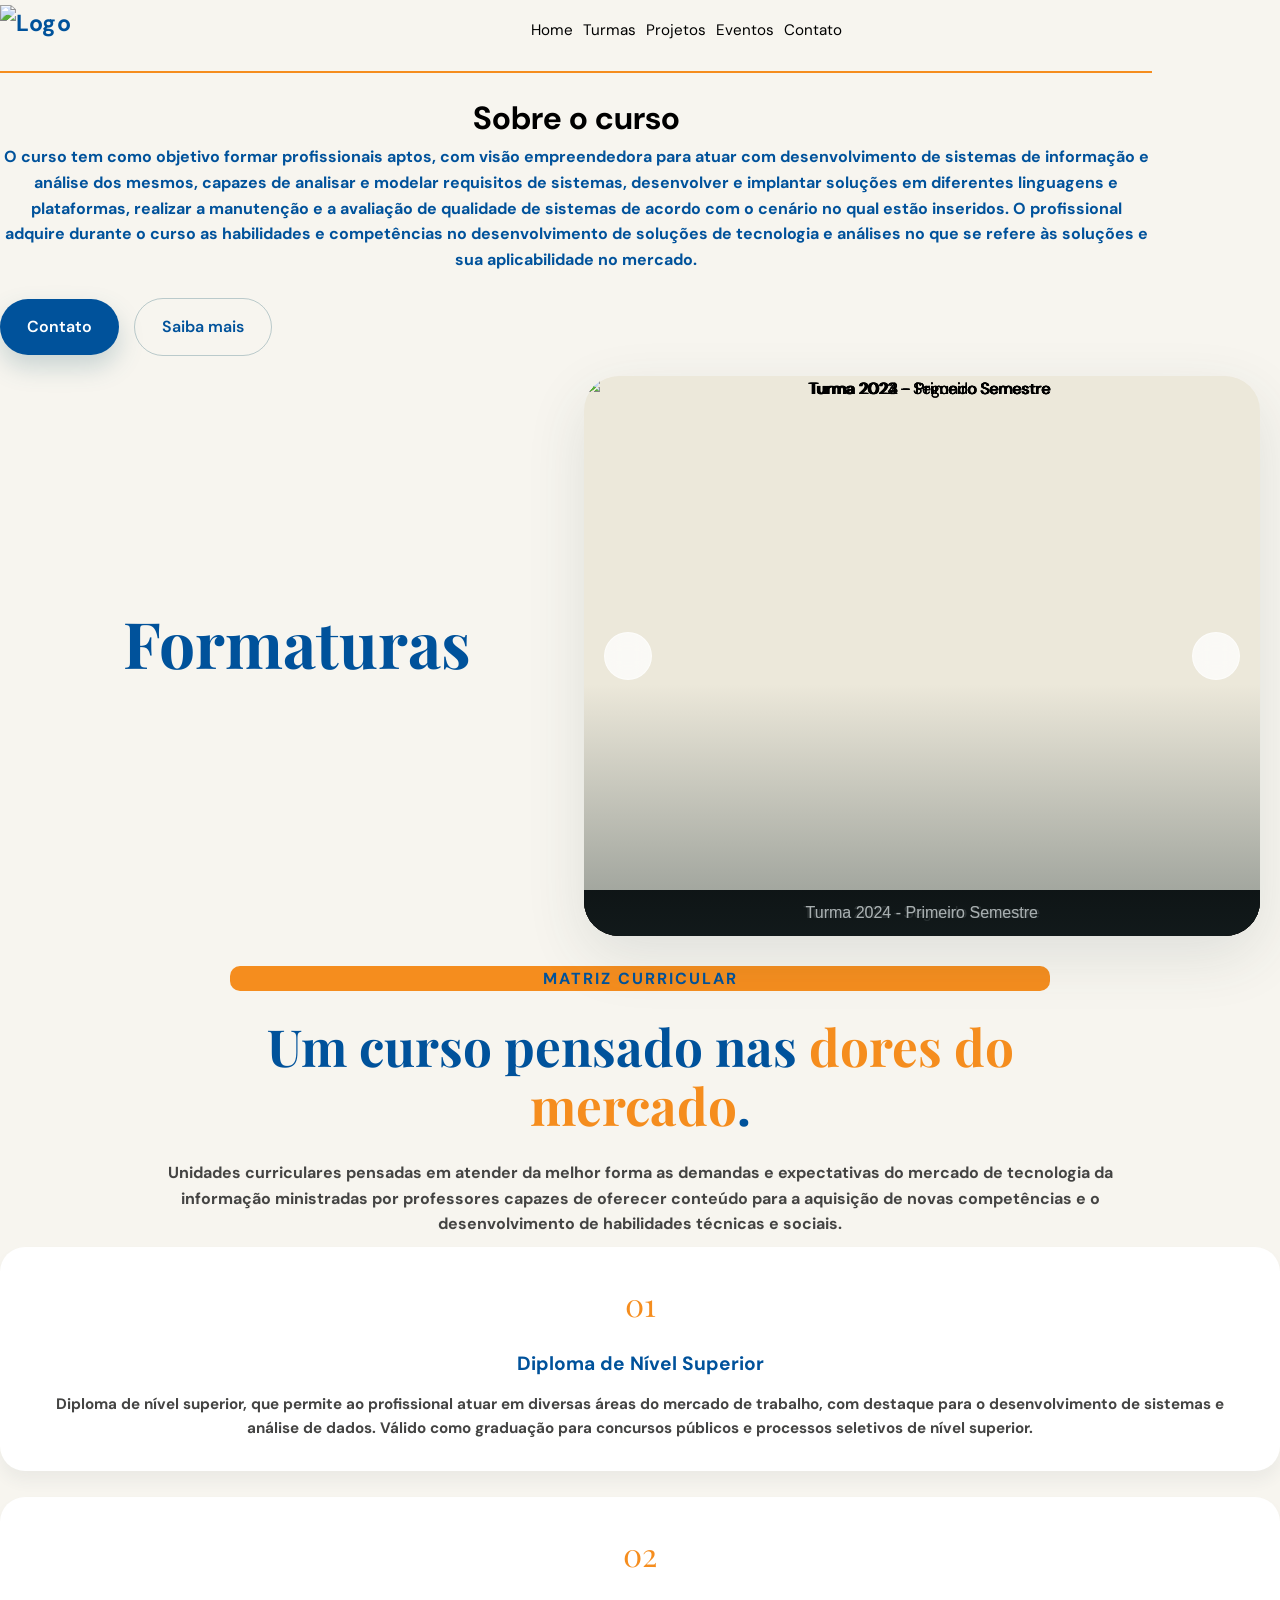
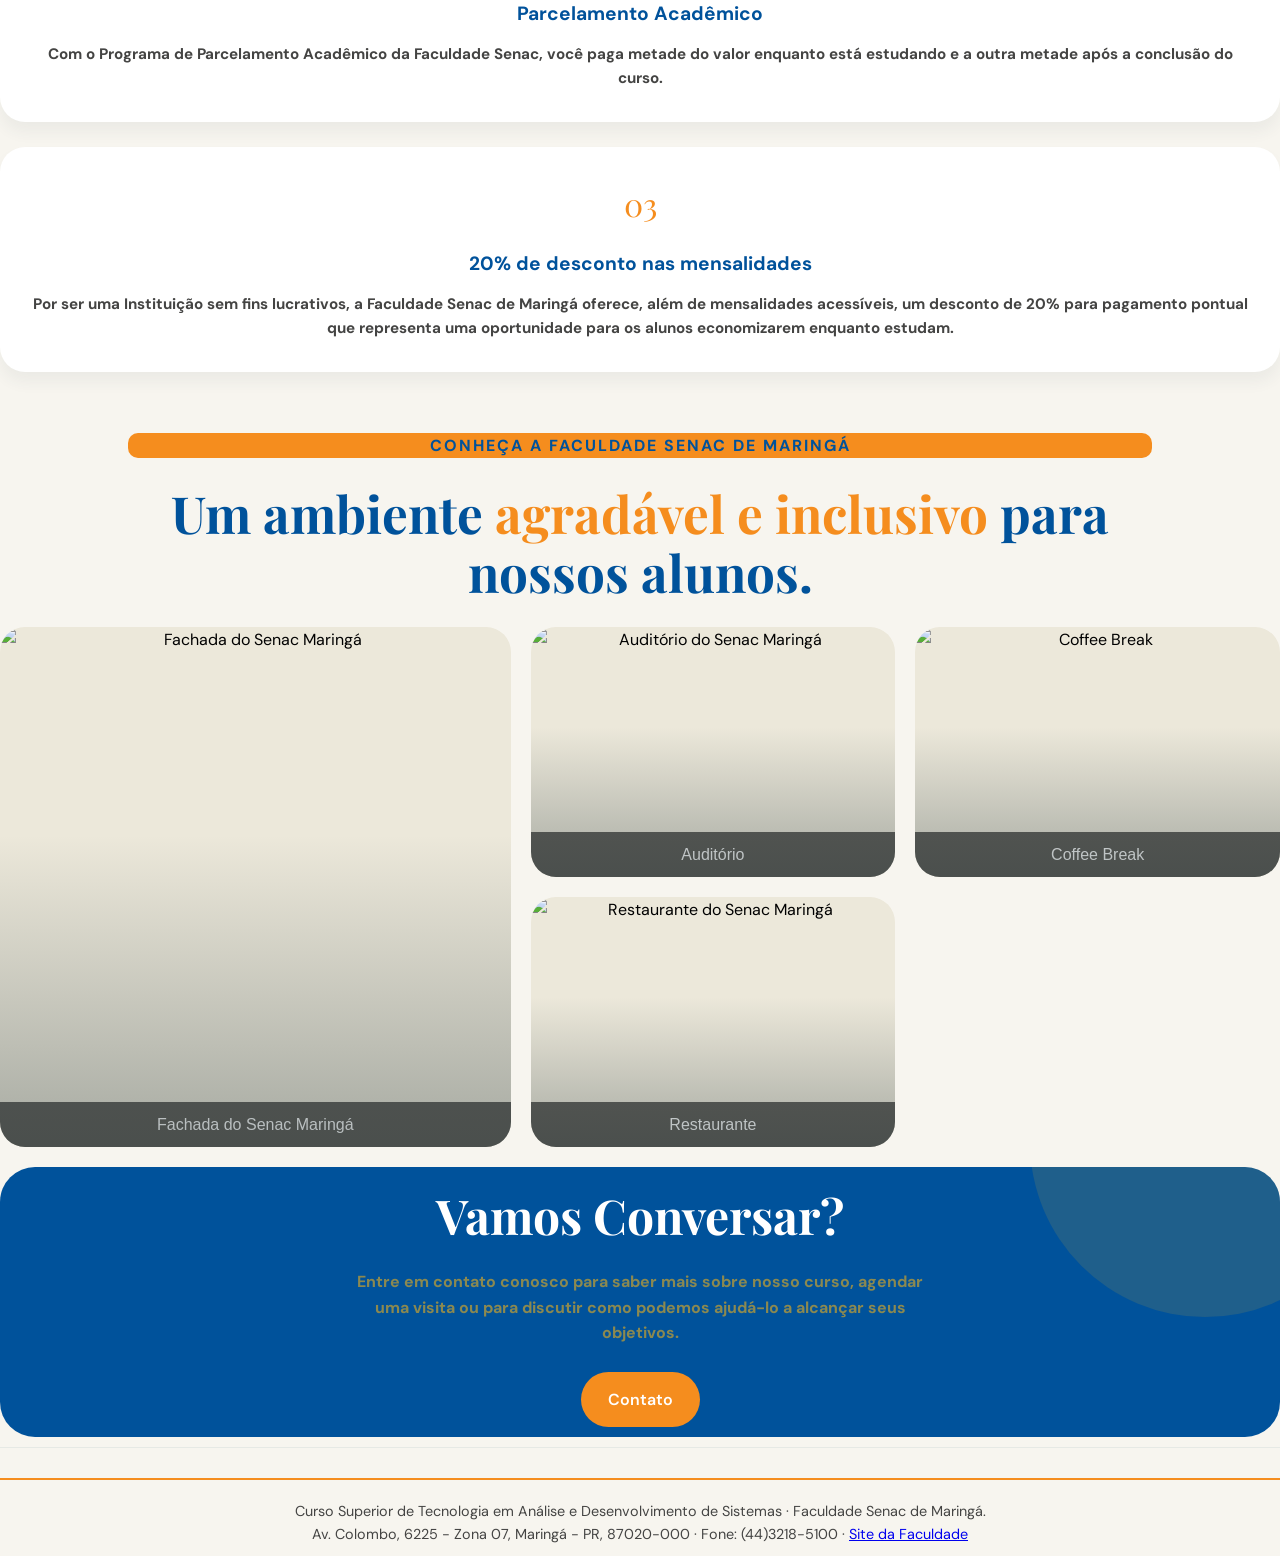
==== index.html @ 7b51bd0a "Add files via upload" ====
<!DOCTYPE html>
<html lang="pt-BR">

<head>
  <title>Faculdade Senac</title>
  <link rel="icon" type="image/x-icon" href="img/logo_senac.png">
  <meta charset="UTF-8">
  <meta name="viewport" content="width=device-width, initial-scale=1.0">
  <link rel="preconnect" href="https://fonts.googleapis.com">
  <link rel="preconnect" href="https://fonts.gstatic.com" crossorigin>
  <link
    href="https://fonts.googleapis.com/css2?family=DM+Sans:wght@400;500;600;700&family=Playfair+Display:wght@500;600;700&display=swap"
    rel="stylesheet">
</head>

<body>
  <style>
    :root {
      --verde: #00529B;
      --verde-escuro: #00529B;
      --dourado: #F58D1E;

      --creme: #F7F5EF;
      --creme-escuro: #ECE8DA;

      --branco: #FFFFFF;
      --texto: #000000;
      --texto-claro: #444443;

      --sombra: 0 20px 60px rgba(48, 74, 78, .12);
    }

    * {
      margin: 0;
      padding: 0;
      box-sizing: border-box;
    }

    html {
      scroll-behavior: smooth;
    }

    body {
      font-family: "DM Sans", sans-serif;
      background: var(--creme);
      color: var(--texto);
      line-height: 1.6;
    }

    img {
      width: 100%;
      display: block;
    }

    .container {
      width: auto;
      margin: auto;
    }

    header {
      position: absolute;
      width: 100%;
      top: 0;
      left: 0;
      z-index: 20;
      
    }

    nav {
      display: flex;
      align-items: center;
      justify-content: center;
      gap: 22px;
      margin: 0;
      color: #00529B;
    }

    hr {
      border: none;
      border-top: 2px solid var(--dourado);
      margin: 20px 0;
    }

    div {
      text-align: center;
      padding: 0;
      margin: 0;
    }


    .logo {
      color: var(--verde);
      font-size: 1.45rem;
      font-weight: 700;
      letter-spacing: .5px;
    }

    .logo span {
      color: var(--dourado);
    }

section {
  padding: 0;
  margin: 0;
}

.section-nav {
    display: flex;
    flex-wrap: wrap;
    align-items: center;
    justify-content: space-between;
    gap: 10px;
    min-height: 60px;
    
}

    nav ul {
      display: flex;
      list-style: none;
      gap: 15px;
      margin: auto;
      color: var(--verde-escuro);
      flex-wrap: wrap;
      align-items: center;
      justify-content: space-between;
      
    }

    nav a {
      color: var(--texto);
      text-decoration: none;
      font-size: .95rem;
      transition: .3s;
    }

    nav a:hover {
      color: var(--dourado);
    }

    .hero {
      display: grid;
      grid-template-columns: .9fr 1.1fr;
      align-items: center;
      gap: 10px;
      padding: 20px;
    }

    .hero-content {
      max-width: 90%;
    }

    .tag {
      display: inline-flex;
      align-items: center;
      gap: 8px;
      margin: auto;
      background: #A4934415;
      color: var(--dourado);
      padding: 8px 15px;
      border-radius: 50px;
      font-size: .8rem;
      font-weight: 600;

    }

    .tag::before {
      content: "";
      width: 7px;
      height: 7px;
      border-radius: 50%;
      background: var(--dourado);
    }

    .hero h1 {
      font-family: "Playfair Display", serif;
      font-size: clamp(3rem, 5vw, 5rem);
      line-height: 1.05;
      color: var(--verde);
      margin-bottom: 25px;
      text-align: center;
    }

    .hero h1 span {
      color: var(--dourado);
    }

    .hero p {
      color: var(--texto-claro);
      font-size: 1.05rem;
      max-width: 90%;
      margin-bottom: 35px;
    }

    .buttons {
      display: flex;
      align-items: center;
      gap: 15px;
    }

    .btn {
      display: inline-flex;
      align-items: center;
      justify-content: center;
      padding: 15px 27px;
      border-radius: 50px;
      border: none;
      text-decoration: none;
      font-family: inherit;
      font-weight: 600;
      cursor: pointer;
      transition: .3s;
    }

    .btn-primary {
      background: var(--verde);
      color: white;

      box-shadow: 0 12px 25px rgba(64, 116, 129, .25);
    }

    .btn-primary:hover {
      background: var(--verde-escuro);
      transform: translateY(-3px);
    }

    .btn-secondary {
      color: var(--verde);
      background: transparent;
      border: 1px solid #40748155;
    }

    .btn-secondary:hover {
      background: white;
    }

    .carousel {
      position: relative;
      width: 100%;
      height: 560px;
      border-radius: 35px;
      overflow: hidden;
      background: var(--creme-escuro);
      box-shadow: var(--sombra);
    }

    .slide {
      position: absolute;
      inset: 0;
      opacity: 0;
      transition:
        opacity .8s ease,
        transform 5s ease;
      transform: scale(1.04);
    }

    .slide.active {
      opacity: 1;
      transform: scale(1);
    }

    .slide img {
      width: 100%;
      height: 100%;
      object-fit: cover;
    }

    .carousel::after {
      content: "";
      position: absolute;
      inset: 0;
      background:
        linear-gradient(to top,
          rgba(38, 55, 58, .45),
          transparent 45%);
      pointer-events: none;
    }

    .carousel-button {
      position: absolute;
      top: 50%;
      transform: translateY(-50%);
      width: 48px;
      height: 48px;
      border-radius: 50%;
      border: 1px solid rgba(255, 255, 255, .5);
      background: rgba(255, 255, 255, .75);
      backdrop-filter: blur(10px);
      color: var(--verde);
      font-size: 20px;
      cursor: pointer;
      z-index: 5;
      transition: .3s;
    }

    .carousel-button:hover {
      background: white;
      transform: translateY(-50%) scale(1.08);
    }

    .prev {
      left: 20px;
    }

    .next {
      right: 20px;
    }

    .dots {
      position: absolute;
      bottom: 25px;
      left: 50%;
      transform: translateX(-50%);
      display: flex;
      gap: 8px;
      z-index: 5;
    }

    .dot {
      width: 8px;
      height: 8px;
      border-radius: 50%;
      border: none;
      background: rgba(255, 255, 255, .6);
      cursor: pointer;
      transition: .3s;
    }

    .dot.active {
      width: 25px;
      border-radius: 10px;
      background: var(--dourado);
    }

    .intro {
      padding: 10px 0;
      text-align: center;
    }

    .intro-content {
      max-width: 80%;
      margin: auto;
    }

    .intro-content span {
      color: var(--dourado);
    }

    .eyebrow {
      color: var(--verde);
      font-size: 1rem;
      font-weight: 700;
      letter-spacing: 2px;
      text-transform: uppercase;
      margin-bottom: 15px;
      max-width: 80%;
      margin: auto;
      text-align: center;
      background-color: var(--dourado);
      border-radius: 10px;
    }

    .intro h2,
    .section-title {
      font-family: "Playfair Display", serif;
      color: var(--verde);
      font-size: clamp(2.2rem, 4vw, 3.5rem);
      line-height: 1.15;
      margin-bottom: 20px;
      text-align: center;
      max-width: 80%;
      margin: auto;
    }

    .section-title span {
      color: var(--dourado);
    }

    .intro p {
      color: var(--texto-claro);
    }

    .features {
      padding: 10px 0;
    }

    .section-header {
      display: flex;
      justify-content: space-between;
      align-items: end;
      margin-bottom: 20px;
      max-width: 80%;
      margin: auto;
      text-align: center;
    }

    .section-header p {
      max-width: 80%;
      margin: auto;
      color: var(--texto-claro);
    }

    .section-header h2,
    .section-title {
      font-family: "Playfair Display", serif;
      color: var(--verde);
      line-height: 1.15;
      max-width: 80%;
      margin: auto;
    }

    .cards {
      display: grid;
      grid-template-columns:
        repeat(3, 1fr);
      gap: 25px;
    }

    .card {
      background: white;
      padding: 31px;
      border-radius: 25px;
      box-shadow:
        0 10px 15px rgba(48, 74, 78, .06);
      transition: .35s;
    }

    .card:hover {
      transform: translateY(-8px);
      box-shadow:
        0 20px 45px rgba(48, 74, 78, .12);
    }

    .card-number {
      color: var(--dourado);
      font-family: "Playfair Display", serif;
      font-size: 2rem;
      margin-bottom: 20px;
    }

    .card h3 {
      color: var(--verde);
      font-size: 1.2rem;
      margin-bottom: 12px;
    }

    .card p {
      color: var(--texto-claro);
      font-size: .95rem;
    }

    .gallery {
      padding: 10px 0;
    }

    .gallery-grid {
      display: grid;
      grid-template-columns:
        1.4fr 1fr 1fr;
      grid-template-rows:
        250px 250px;
      gap: 20px;
    }

    .gallery-item {
      position: relative;
      overflow: hidden;
      border-radius: 25px;
      background: var(--creme-escuro);
    }

    .gallery-item:first-child {
      grid-row: span 2;
    }

    .gallery-item img {
      height: 100%;
      object-fit: cover;
      transition: .6s;
    }

    .gallery-item:hover img {
      transform: scale(1.06);
    }

    .gallery-item::after {
      content: "";
      position: absolute;
      inset: 0;
      background:
        linear-gradient(to top,
          rgba(38, 55, 58, .35),
          transparent 60%);
    }

    .cta {
      padding: 10px 0 10px;
    }

    .cta-box {
      position: relative;
      overflow: hidden;
      text-align: center;
      padding: 10px 10px;
      border-radius: 35px;
      background: var(--verde);
      color: white;
    }

    .cta-box::before {
      content: "";
      position: absolute;
      width: 350px;
      height: 350px;
      border-radius: 50%;
      background: #A4934430;
      top: -200px;
      right: -100px;
    }

    .cta-box h2 {
      position: relative;
      font-family: "Playfair Display", serif;
      font-size: 3rem;
      margin-bottom: 15px;
    }

    .cta-box p {
      position: relative;
      max-width: 600px;
      margin: 0 auto;
      opacity: .85;
    }

    .cta-box .btn {
      position: relative;
      background: var(--dourado);
      color: white;
    }

    .cta-box .btn:hover {
      background: #B2A25A;
      transform: translateY(-3px);
    }

    footer {
      padding: 10px 0;
      border-top: 1px solid #40748118;
      color: var(--texto-claro);
      text-align: center;
      font-size: .9rem;
    }

    @media(max-width:950px) {

      nav ul {
        display: none;
        margin: auto;
      }

      .hero {
        grid-template-columns: 1fr;
        padding-top: 15px;
        gap: 10px;
      }

      .hero-content {
        text-align: center;
        margin: auto;
      }

      .hero p {
        margin-left: auto;
        margin-right: auto;
      }

      .buttons {
        justify-content: center;
      }

      .cards {
        grid-template-columns: 1fr;
      }

      .section-header {
        display: block;
      }

      .section-header p {
        margin-top: 20px;
      }

      .gallery-grid {
        grid-template-columns: 1fr 1fr;
        grid-template-rows: 250px 250px;
      }

      .gallery-item:first-child {
        grid-row: span 1;
      }
    }

    @media(max-width:600px) {

      .hero h1 {
        font-size: 2.8rem;
        text-align: center;
      }

      .carousel {
        height: 350px;
        border-radius: 25px;
      }

      .buttons {
        flex-direction: column;
      }

      .btn {
        width: 100%;
      }

      .gallery-grid {
        display: grid;
        grid-template-columns: 1fr;
        grid-template-rows: repeat(4, 220px);
      }

      .intro,
      .features,
      .gallery {
        padding: 15px 0;
      }

      .cta {
        padding: 10px 0 10px;
      }

      .cta-box {
        padding: 10px 15px;
      }

      .cta-box h2 {
        font-size: 2.3rem;
      }
    }

    iframe {
      width: 90%;
      height: 500px;
      display: flex;
      margin: 0 auto;
      border: 5px solid var(--verde);
    }

    p {
      text-align: center;
      font-size: 1rem;
      font-weight: bold;
      color: var(--verde);
    }

    form {
      width: 70%;
      height: 100%;
      margin: 0 auto;
      font-size: 1.5rem;
      font-weight: bold;
      color: var(--verde);
    }

    .caption {
      position: absolute;
      bottom: 0;
      left: 0;
      right: 0;
      background: rgba(0, 0, 0, 0.6);
      color: white;
      padding: 10px;
      text-align: center;
      font-family: sans-serif;
    }

  </style>

  <header>
    <div class="container">
      <nav>
        <div class="logo">
          <img src="img/logo.png" alt="Logo" width="auto" height="50px" title="http://www.pr.senac.br/">
        </div>
        <ul class="section-nav">
          <li><a href="index.html">Home</a></li>
          <li><a href="turmas.html">Turmas</a></li>
          <li><a href="projetos.html">Projetos</a></li>
          <li><a href="eventos.html">Eventos</a></li>
          <li><a href="contato.html">Contato</a></li>
        </ul>
      </nav>
    </div>
  </header>

    <br /><br />
    <div class="hero-content">
      <hr />
      <h1>Sobre o curso</h1>
      <p>
        O curso tem como objetivo formar profissionais aptos, com visão empreendedora
        para atuar com desenvolvimento de sistemas de informação e análise dos mesmos,
        capazes de analisar e modelar requisitos de sistemas, desenvolver e implantar
        soluções em diferentes linguagens e plataformas, realizar a manutenção e a
        avaliação de qualidade de sistemas de acordo com o cenário no qual estão inseridos.
        O profissional adquire durante o curso as habilidades e competências no
        desenvolvimento de soluções de tecnologia e análises no que se refere às
        soluções e sua aplicabilidade no mercado.
      </p>
      <br />
      <div class="buttons">
        <a href="formulario.html" class="btn btn-primary">Contato</a>
        <a href="saibamais.html" class="btn btn-secondary">Saiba mais</a>
      </div>
    </div>


  <section class="hero">
    <h1>Formaturas</h1>
    <div class="carousel">
      <div class="slide active">
        <img src="img/Turma2022-1a.jpg" alt="Turma 2022 - Primeiro Semestre">
        <div class="caption">Turma 2022 - Primeiro Semestre</div>
      </div>
      <div class="slide">
        <img src="img/Turma2022-1b.jpg" alt="Turma 2022 - Primeiro Semestre">
        <div class="caption">Turma 2022 - Primeiro Semestre</div>
      </div>
      <div class="slide">
        <img src="img/Turma2022-1c.jpg" alt="Turma 2022 - Primeiro Semestre">
        <div class="caption">Turma 2022 - Primeiro Semestre</div>
      </div>
      <div class="slide active">
        <img src="img/Turma2022-2a.jpg" alt="Turma 2022 - Segundo Semestre">
        <div class="caption">Turma 2022 - Segundo Semestre</div>
      </div>
      <div class="slide">
        <img src="img/Turma2022-2b.jpg" alt="Turma 2022 - Segundo Semestre">
        <div class="caption">Turma 2022 - Segundo Semestre</div>
      </div>
      <div class="slide">
        <img src="img/Turma2022-2c.jpg" alt="Turma 2022 - Segundo Semestre">
        <div class="caption">Turma 2022 - Segundo Semestre</div>
      </div>
      <div class="slide active">
        <img src="img/Turma2023-1a.jpg" alt="Turma 2023 - Primeiro Semestre">
        <div class="caption">Turma 2023 - Primeiro Semestre</div>
      </div>
      <div class="slide">
        <img src="img/Turma2023-1b.jpg" alt="Turma 2023 - Primeiro Semestre">
        <div class="caption">Turma 2023 - Primeiro Semestre</div>
      </div>
      <div class="slide">
        <img src="img/Turma2023-1c.jpg" alt="Turma 2023 - Primeiro Semestre">
        <div class="caption">Turma 2023 - Primeiro Semestre</div>
      </div>
      <div class="slide active">
        <img src="img/Turma2023-2a.jpg" alt="Turma 2023 - Segundo Semestre">
        <div class="caption">Turma 2023 - Segundo Semestre</div>
      </div>
      <div class="slide">
        <img src="img/Turma2023-2b.jpg" alt="Turma 2023 - Segundo Semestre">
        <div class="caption">Turma 2023 - Segundo Semestre</div>
      </div>
      <div class="slide">
        <img src="img/Turma2023-2c.jpg" alt="Turma 2023 - Segundo Semestre">
        <div class="caption">Turma 2023 - Segundo Semestre</div>
      </div>
      <div class="slide">
        <img src="img/Turma2023-2d.jpg" alt="Turma 2023 - Segundo Semestre">
        <div class="caption">Turma 2023 - Segundo Semestre</div>
      </div>
      <div class="slide active">
        <img src="img/Turma2024-1a.jpg" alt="Turma 2024 - Primeiro Semestre">
        <div class="caption">Turma 2024 - Primeiro Semestre</div>
      </div>
      <div class="slide">
        <img src="img/Turma2024-1b.jpg" alt="Turma 2024 - Primeiro Semestre">
        <div class="caption">Turma 2024 - Primeiro Semestre</div>
      </div>
      <div class="slide">
        <img src="img/Turma2024-1c.jpg" alt="Turma 2024 - Primeiro Semestre">
        <div class="caption">Turma 2024 - Primeiro Semestre</div>
      </div>
      <div class="slide active">
        <img src="img/Turma2024-1d.jpg" alt="Turma 2024 - Primeiro Semestre">
        <div class="caption">Turma 2024 - Primeiro Semestre</div>
      </div>
      <div class="slide">
        <img src="img/Turma2024-1e.jpg" alt="Turma 2024 - Primeiro Semestre">
        <div class="caption">Turma 2024 - Primeiro Semestre</div>
      </div>
      <div class="slide">
        <img src="img/Turma2024-1f.jpg" alt="Turma 2024 - Primeiro Semestre">
        <div class="caption">Turma 2024 - Primeiro Semestre</div>
      </div>
      <button class="carousel-button prev" onclick="changeSlide(-1)"></button>
      <button class="carousel-button next" onclick="changeSlide(1)"></button>
    </div>
  </section>

  <section class="intro">
    <div class="container">
      <div class="intro-content">
        <div class="eyebrow">Matriz Curricular</div>
        <br />
        <h2>Um curso pensado nas <span>dores do mercado</span>.</h2>
        <br />
        <p>
          Unidades curriculares pensadas em atender da melhor forma as demandas e expectativas do mercado 
          de tecnologia da informação ministradas por professores capazes de oferecer conteúdo para a 
          aquisição de novas competências e o desenvolvimento de habilidades técnicas e sociais.
        </p>
      </div>
    </div>
  </section>

  <section>
    <div class="container">
      <div class="card">
        <div class="card-number">01</div>
        <h3>Diploma de Nível Superior</h3>
        <p>
          Diploma de nível superior, que permite ao profissional atuar em diversas áreas do mercado 
          de trabalho, com destaque para o desenvolvimento de sistemas e análise de dados.
          Válido como graduação para concursos públicos e processos seletivos de nível superior.
        </p>
      </div>
      <br />
      <div class="card">
        <div class="card-number">02</div>
        <h3>Parcelamento Acadêmico</h3>
        <p>
          Com o Programa de Parcelamento Acadêmico da Faculdade Senac, você paga metade do valor 
          enquanto está estudando e a outra metade após a conclusão do curso. 
        </p>
      </div>
      <br />
      <div class="card">
        <div class="card-number">03</div>
        <h3>20% de desconto nas mensalidades</h3>
        <p>
          Por ser uma Instituição sem fins lucrativos, a Faculdade Senac de Maringá oferece, além
          de mensalidades acessíveis, um desconto de 20% para pagamento pontual que representa 
          uma oportunidade para os alunos economizarem enquanto estudam.
        </p>
      </div>
    </div>
  </section>

  <br /><br />
  <section class="gallery">
    <div class="container">
      <div class="eyebrow">Conheça a Faculdade Senac de Maringá</div> <br />
      <h2 class="section-title">
        Um ambiente <span>agradável e inclusivo</span> para nossos alunos.
      </h2><br />
      <div class="gallery-grid">
        <div class="gallery-item">
          <img src="img/fachada.jpg" alt="Fachada do Senac Maringá">
          <div class="caption">Fachada do Senac Maringá</div>
        </div>
        <div class="gallery-item" title="">
          <img src="img/Auditorio.jpg" alt="Auditório do Senac Maringá">
          <div class="caption">Auditório</div>
        </div>
        <div class="gallery-item" title="">
          <img src="img/Coffee.jpg"
            alt="Coffee Break">
          <div class="caption">Coffee Break</div>
        </div>
        <div class="gallery-item" title="">
          <img src="img/restaurante.jpg" alt="Restaurante do Senac Maringá">
          <div class="caption">Restaurante</div>
        </div>
      </div>
    </div>
  </section>

  <section class="cta">
    <div class="container">
      <div class="cta-box">
        <h2>Vamos Conversar?</h2>
        <p style="color: #A49344">
          Entre em contato conosco para saber mais sobre nosso curso, agendar uma visita
          ou para discutir como podemos ajudá-lo a alcançar seus objetivos.
        </p>
        <br />
        <a href="https://wa.me/554432185123" class="btn" title="0800 643 6 346">Contato</a>
      </div>
    </div>
  </section>
  <footer>
    <hr />
    <div>
      Curso Superior de Tecnologia em Análise e Desenvolvimento de Sistemas · Faculdade Senac de Maringá.
    </div>
    <div>
      Av. Colombo, 6225 - Zona 07, Maringá - PR, 87020-000 · Fone: (44)3218-5100 · <a href="http://www.pr.senac.br/"
        target="_blank">Site da Faculdade</a>
    </div>
  </footer>

  <script>
    let currentSlide = 0;
    const slides = document.querySelectorAll(".slide");
    function showSlide(index) {
      if (index >= slides.length) {
        currentSlide = 0;
      }
      else if (index < 0) {
        currentSlide = slides.length - 1;
      }
      else {
        currentSlide = index;
      }
      slides.forEach((slide) => {
        slide.classList.remove("active");
      });
      slides[currentSlide].classList.add("active");
    }

    function changeSlide(direction) {
      showSlide(currentSlide + direction);
    }

    function goToSlide(index) {
      showSlide(index);
    }

    setInterval(() => {
      changeSlide(1);
    }, 5000);
  </script>
</body>

</html>
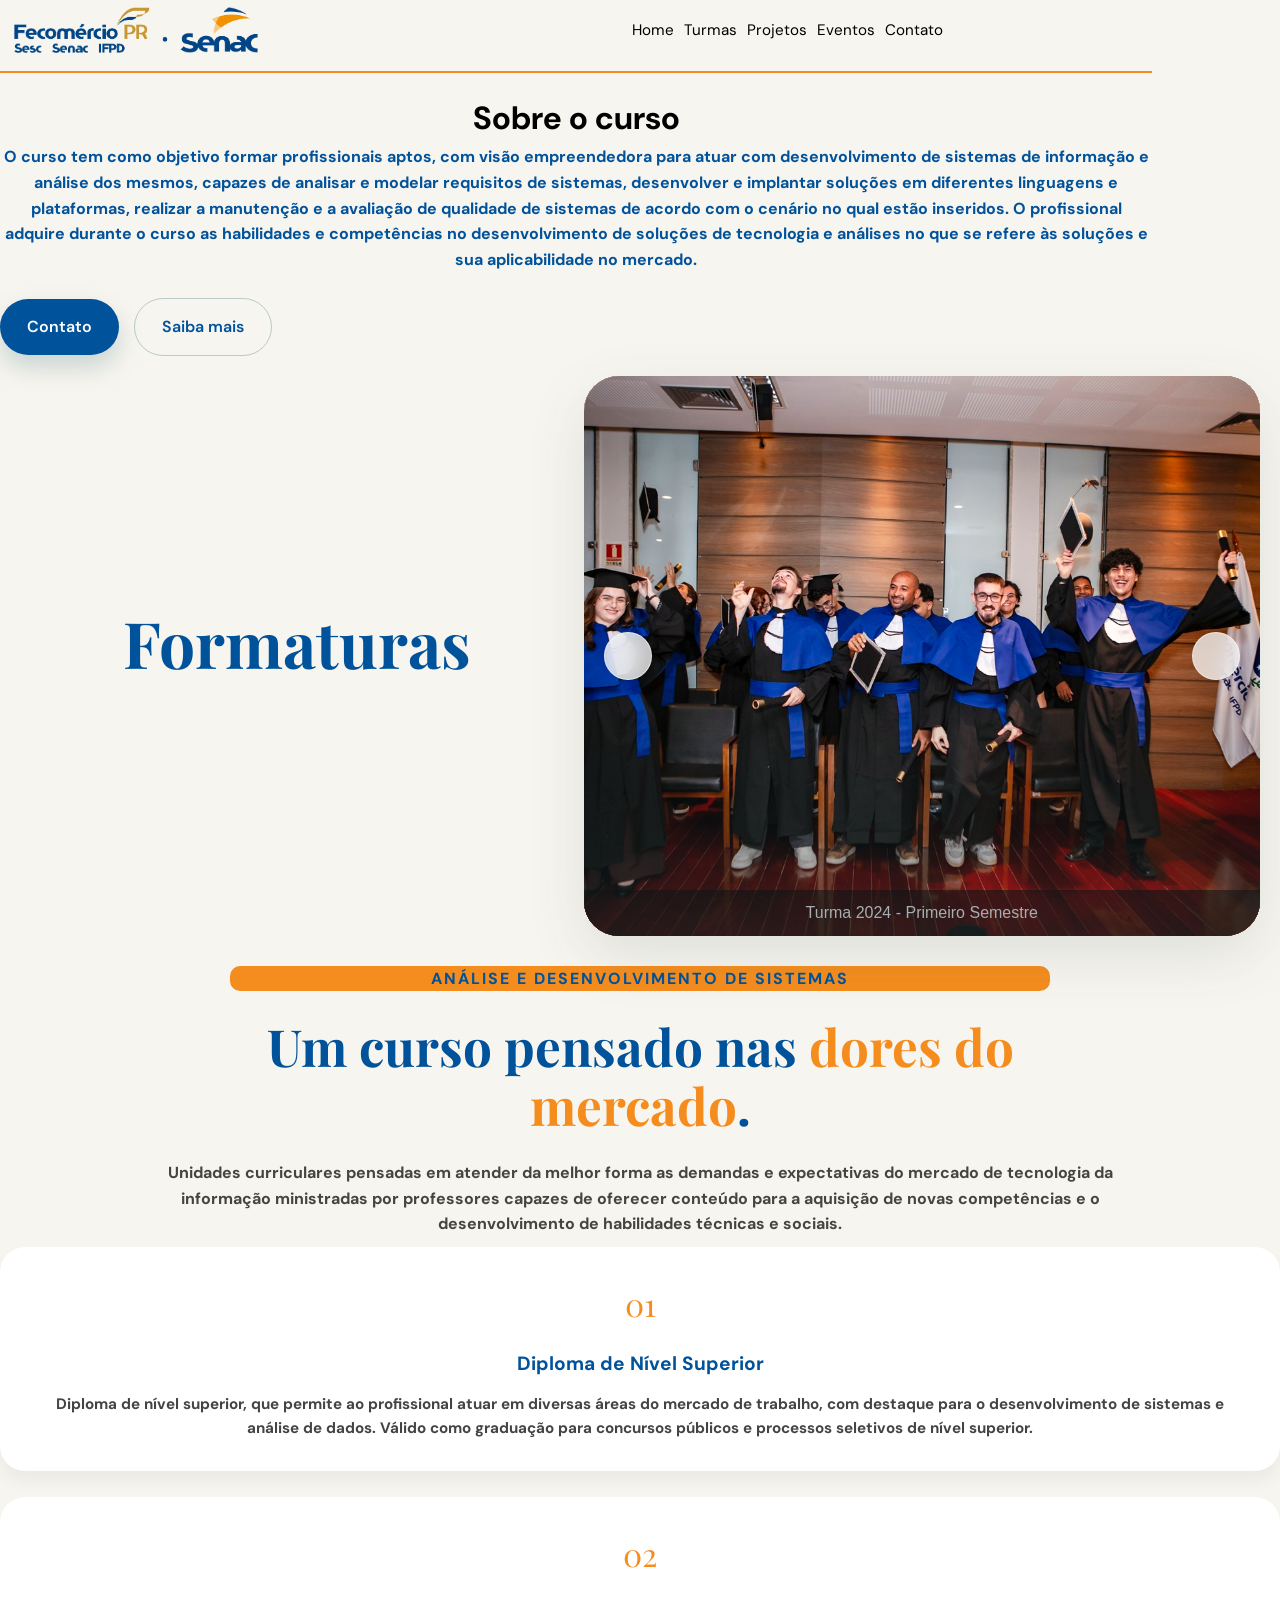
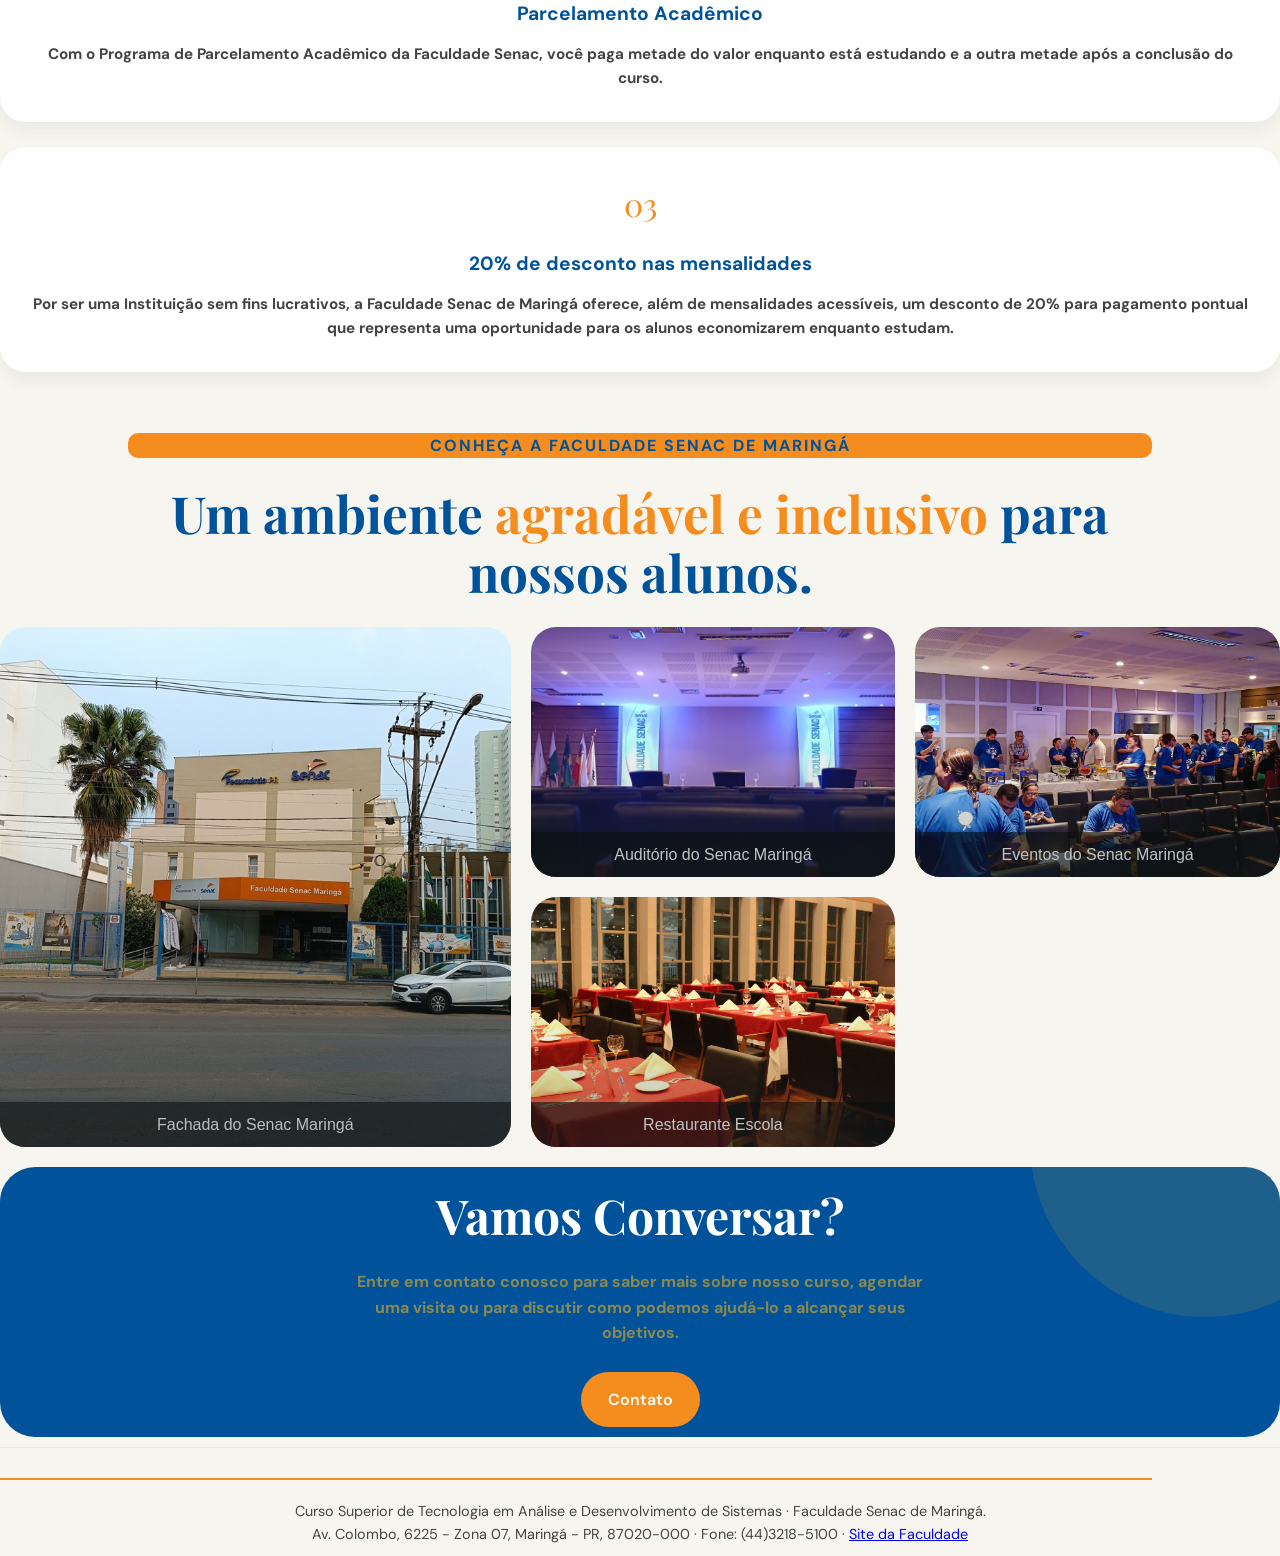
==== commit 94ed0781: "Add files via upload" ====
--- a/index.html
+++ b/index.html
@@ -691,9 +691,9 @@
         <ul class="section-nav">
           <li><a href="index.html">Home</a></li>
           <li><a href="turmas.html">Turmas</a></li>
-          <li><a href="projetos.html">Projetos</a></li>
+          <li><a href="construcao.html">Projetos</a></li>
           <li><a href="eventos.html">Eventos</a></li>
-          <li><a href="contato.html">Contato</a></li>
+          <li><a href="construcao.html">Contato</a></li>
         </ul>
       </nav>
     </div>
@@ -715,8 +715,8 @@
       </p>
       <br />
       <div class="buttons">
-        <a href="formulario.html" class="btn btn-primary">Contato</a>
-        <a href="saibamais.html" class="btn btn-secondary">Saiba mais</a>
+        <a href="construcao.html" class="btn btn-primary">Contato</a>
+        <a href="construcao.html" class="btn btn-secondary">Saiba mais</a>
       </div>
     </div>
 
@@ -808,7 +808,7 @@
   <section class="intro">
     <div class="container">
       <div class="intro-content">
-        <div class="eyebrow">Matriz Curricular</div>
+        <div class="eyebrow">Análise e Desenvolvimento de Sistemas</div>
         <br />
         <h2>Um curso pensado nas <span>dores do mercado</span>.</h2>
         <br />
@@ -868,16 +868,16 @@
         </div>
         <div class="gallery-item" title="">
           <img src="img/Auditorio.jpg" alt="Auditório do Senac Maringá">
-          <div class="caption">Auditório</div>
+          <div class="caption">Auditório do Senac Maringá</div>
         </div>
         <div class="gallery-item" title="">
           <img src="img/Coffee.jpg"
-            alt="Coffee Break">
-          <div class="caption">Coffee Break</div>
+            alt="Eventos do Senac Maringá">
+          <div class="caption">Eventos do Senac Maringá</div>
         </div>
         <div class="gallery-item" title="">
           <img src="img/restaurante.jpg" alt="Restaurante do Senac Maringá">
-          <div class="caption">Restaurante</div>
+          <div class="caption">Restaurante Escola</div>
         </div>
       </div>
     </div>
@@ -897,7 +897,7 @@
     </div>
   </section>
   <footer>
-    <hr />
+    <hr  class="hero-content"/>
     <div>
       Curso Superior de Tecnologia em Análise e Desenvolvimento de Sistemas · Faculdade Senac de Maringá.
     </div>
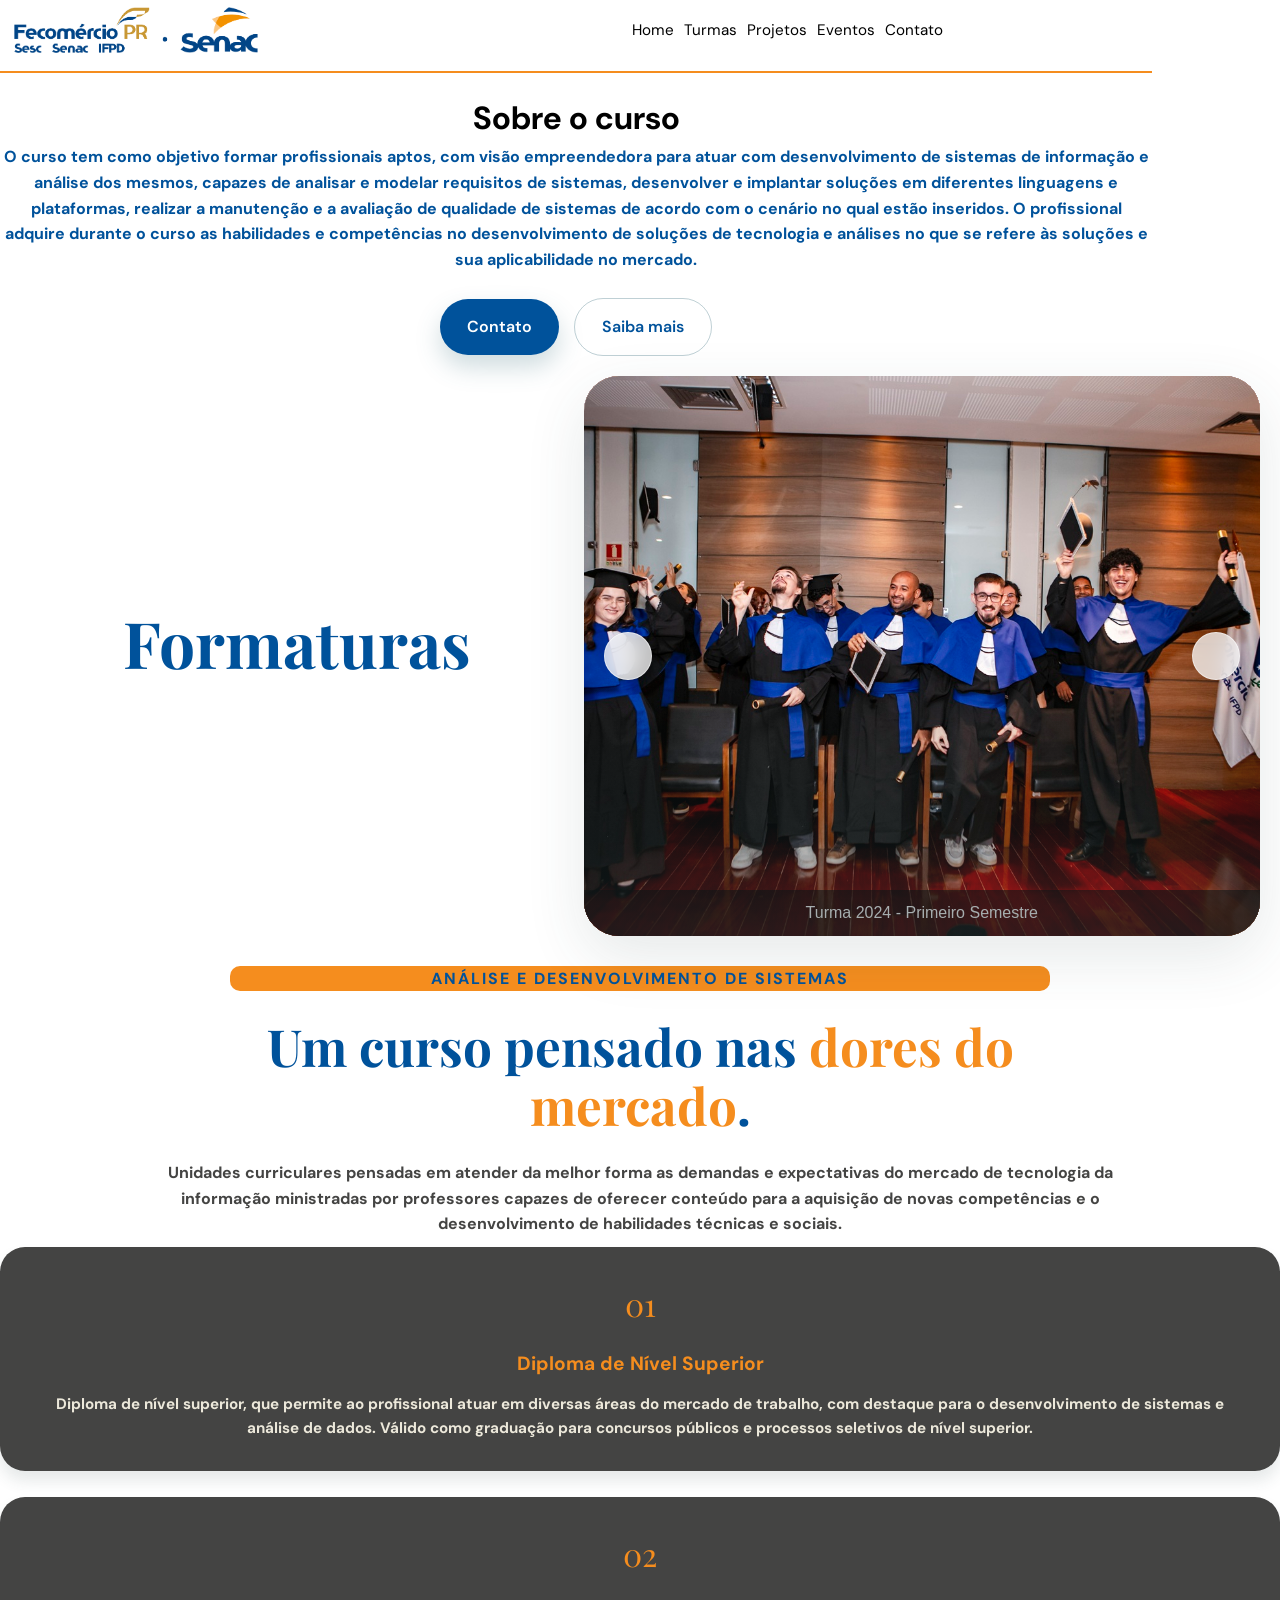
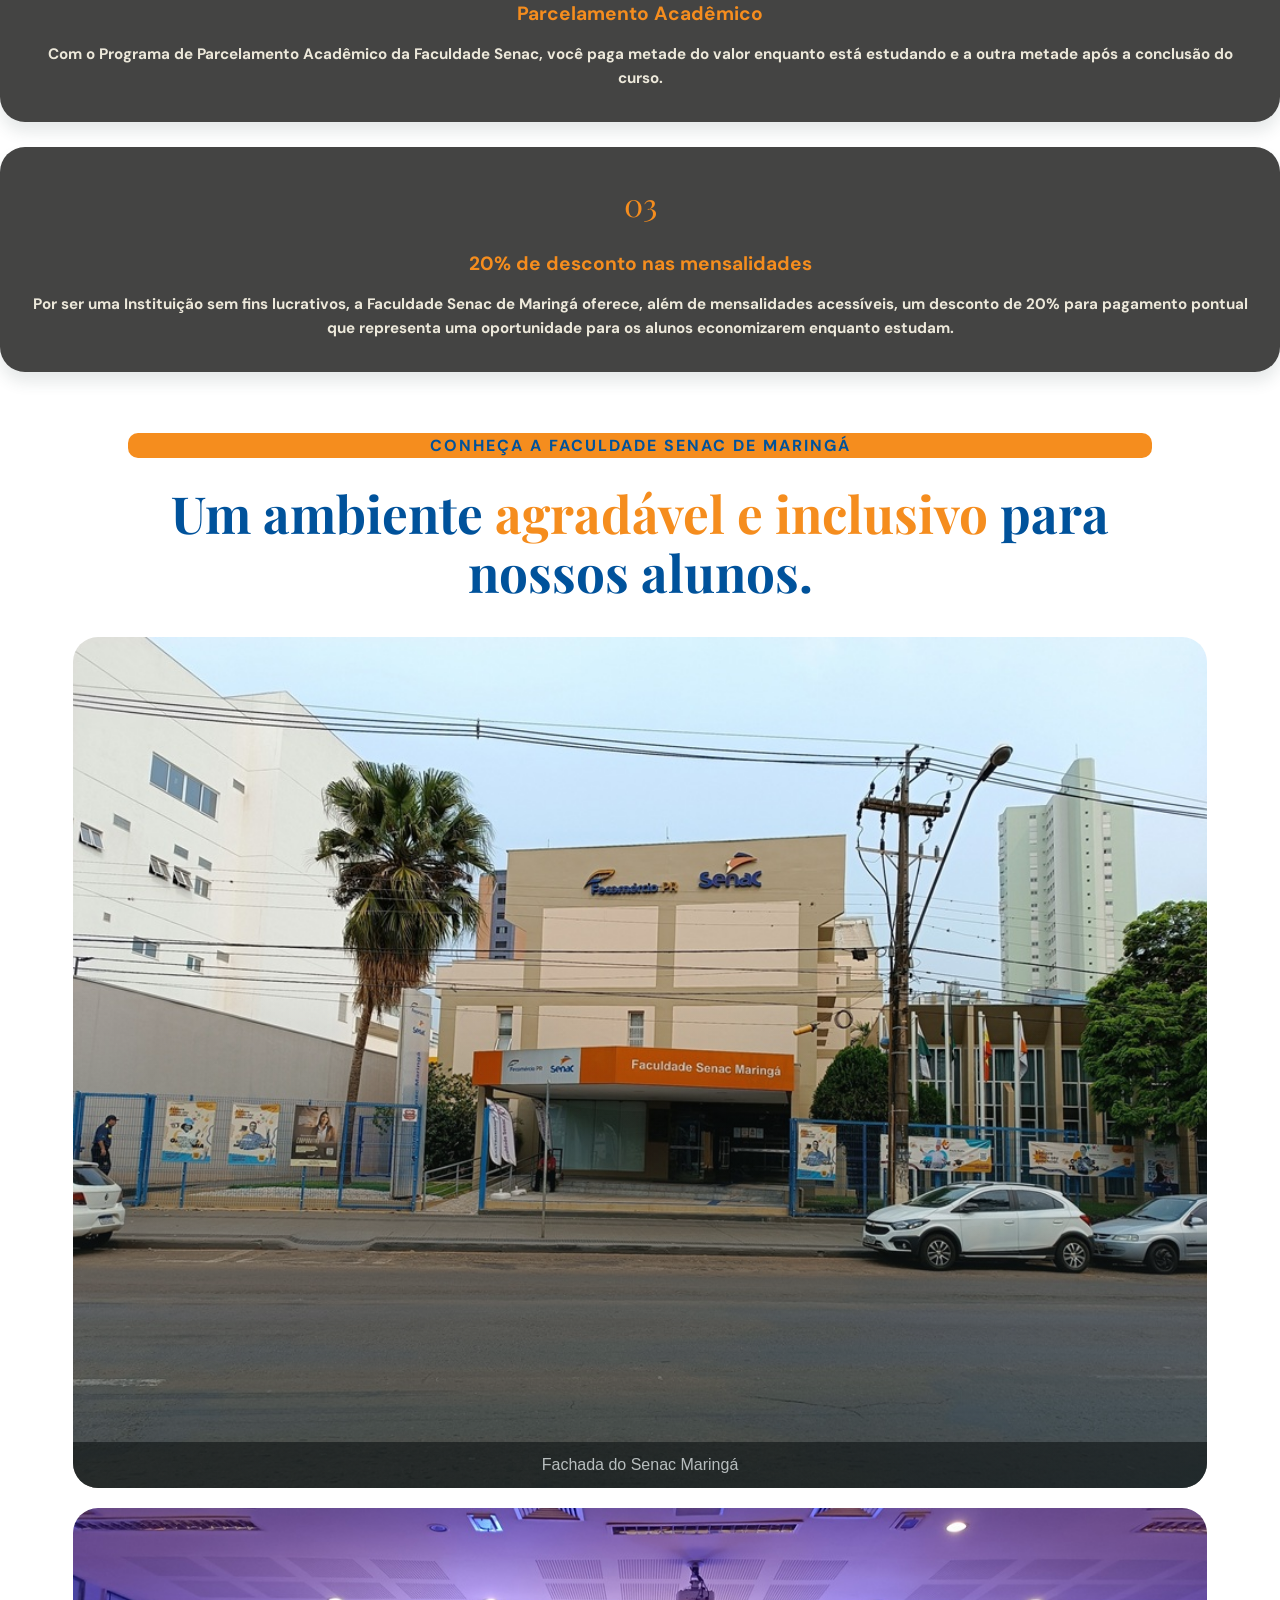
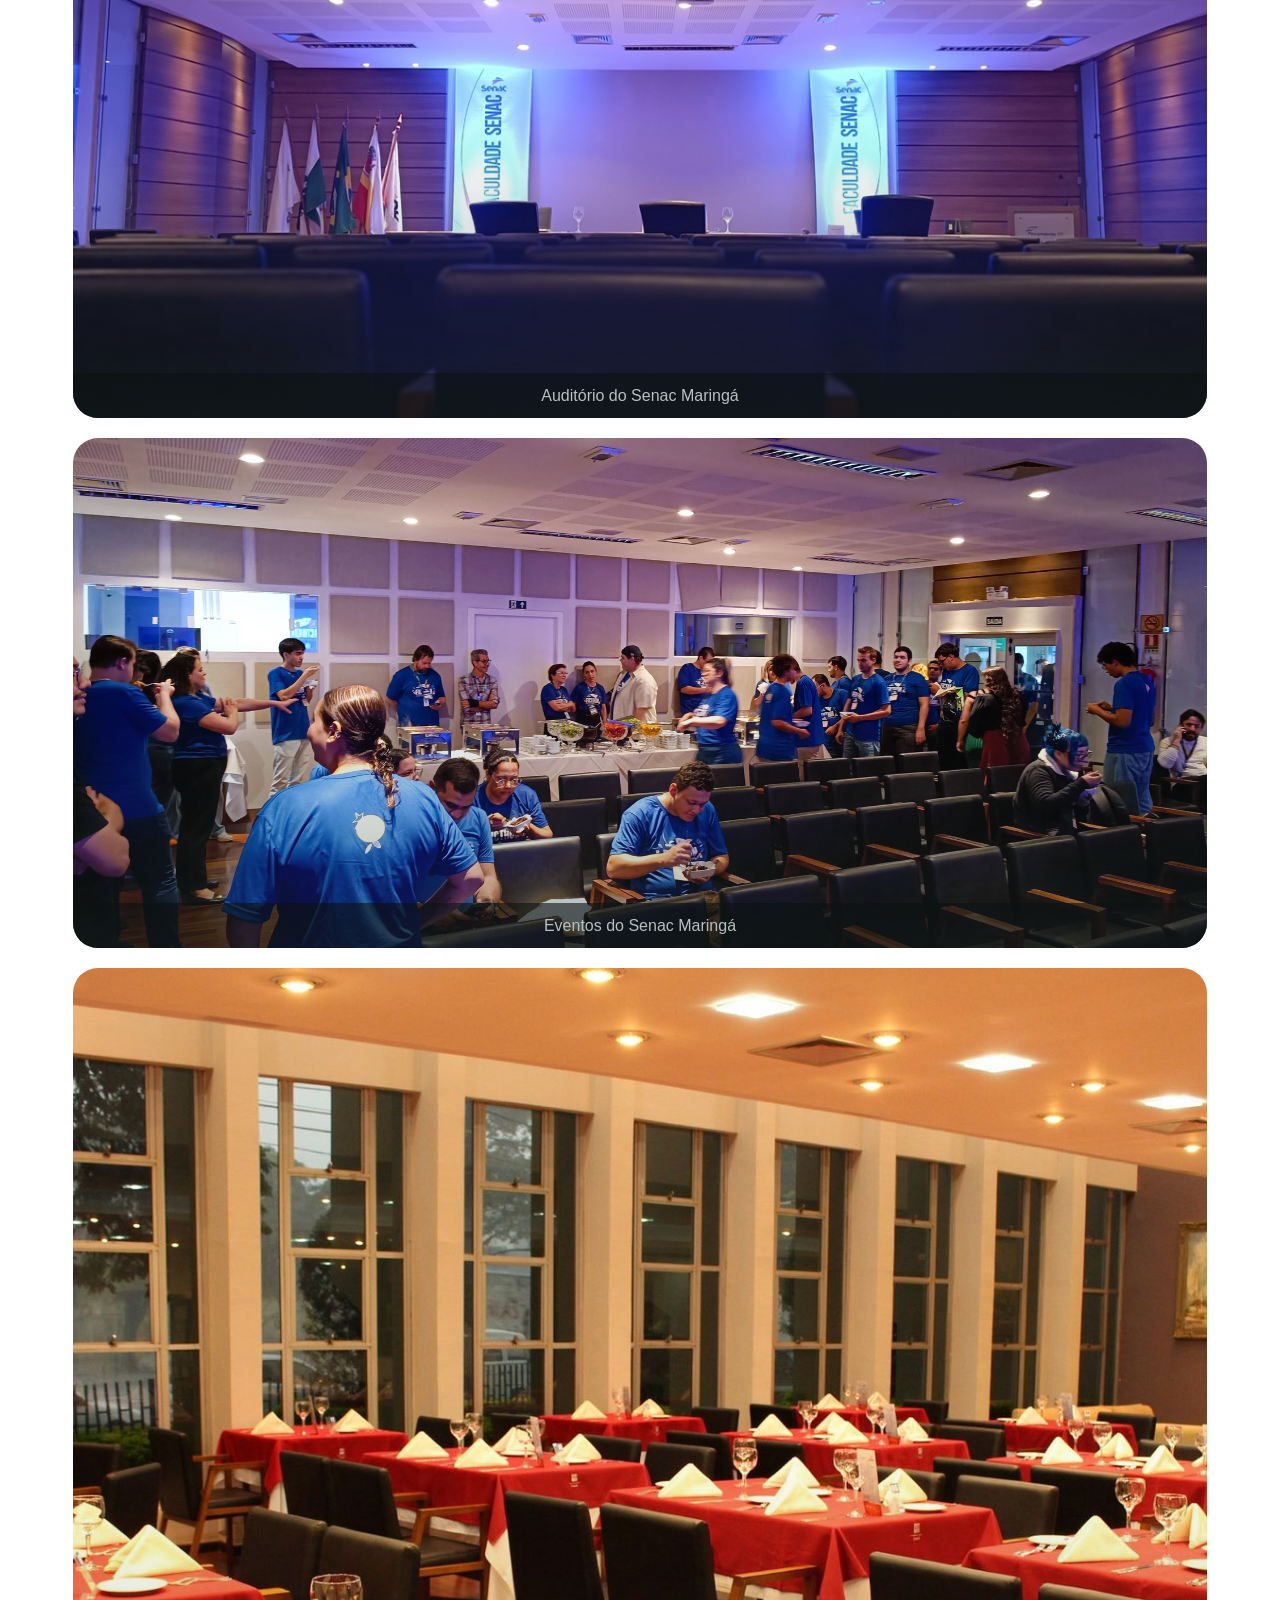
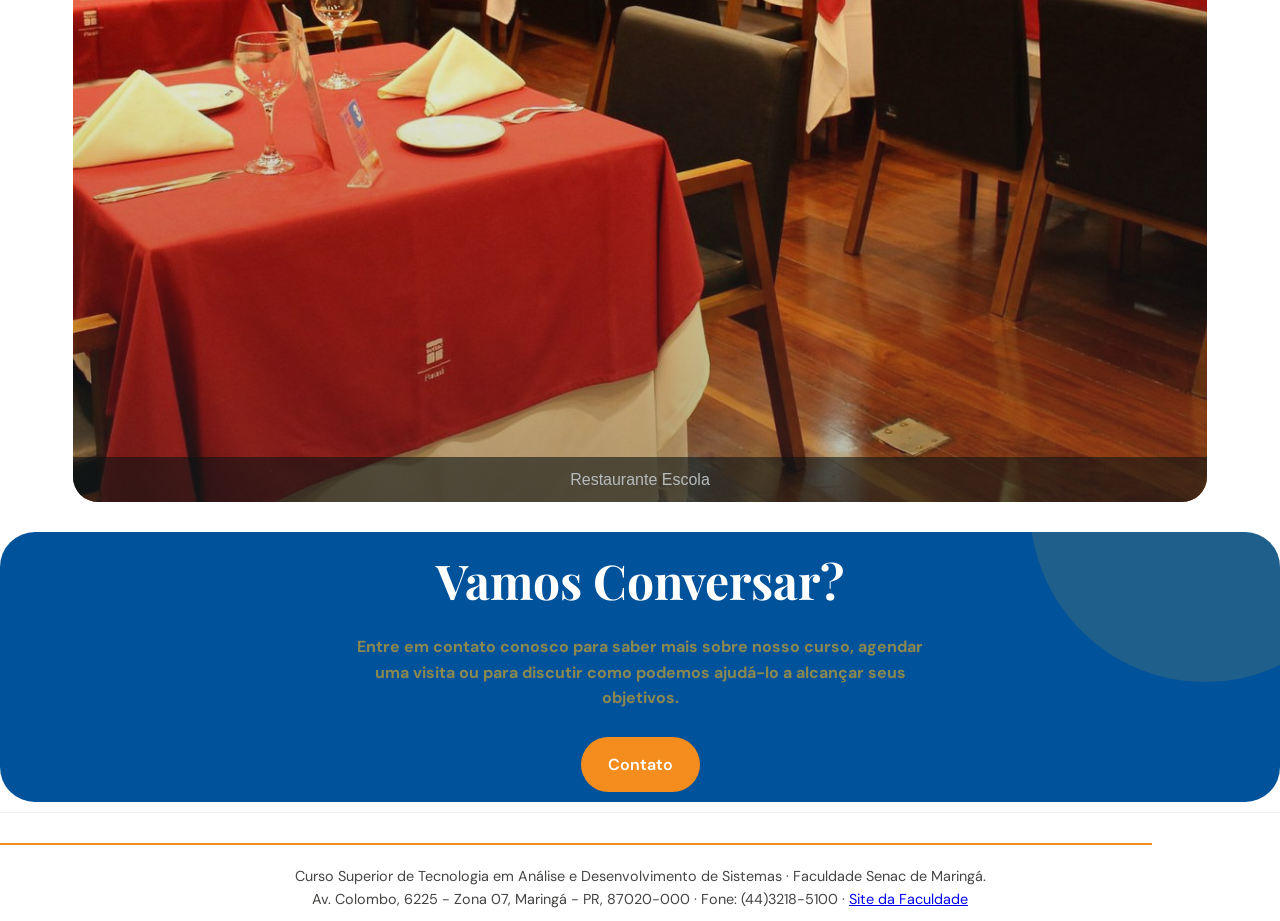
==== commit 9973bfdb: "Add files via upload" ====
--- a/index.html
+++ b/index.html
@@ -11,677 +11,10 @@
   <link
     href="https://fonts.googleapis.com/css2?family=DM+Sans:wght@400;500;600;700&family=Playfair+Display:wght@500;600;700&display=swap"
     rel="stylesheet">
+    <link rel="stylesheet" href="estilo.css">
 </head>
 
 <body>
-  <style>
-    :root {
-      --verde: #00529B;
-      --verde-escuro: #00529B;
-      --dourado: #F58D1E;
-
-      --creme: #F7F5EF;
-      --creme-escuro: #ECE8DA;
-
-      --branco: #FFFFFF;
-      --texto: #000000;
-      --texto-claro: #444443;
-
-      --sombra: 0 20px 60px rgba(48, 74, 78, .12);
-    }
-
-    * {
-      margin: 0;
-      padding: 0;
-      box-sizing: border-box;
-    }
-
-    html {
-      scroll-behavior: smooth;
-    }
-
-    body {
-      font-family: "DM Sans", sans-serif;
-      background: var(--creme);
-      color: var(--texto);
-      line-height: 1.6;
-    }
-
-    img {
-      width: 100%;
-      display: block;
-    }
-
-    .container {
-      width: auto;
-      margin: auto;
-    }
-
-    header {
-      position: absolute;
-      width: 100%;
-      top: 0;
-      left: 0;
-      z-index: 20;
-      
-    }
-
-    nav {
-      display: flex;
-      align-items: center;
-      justify-content: center;
-      gap: 22px;
-      margin: 0;
-      color: #00529B;
-    }
-
-    hr {
-      border: none;
-      border-top: 2px solid var(--dourado);
-      margin: 20px 0;
-    }
-
-    div {
-      text-align: center;
-      padding: 0;
-      margin: 0;
-    }
-
-
-    .logo {
-      color: var(--verde);
-      font-size: 1.45rem;
-      font-weight: 700;
-      letter-spacing: .5px;
-    }
-
-    .logo span {
-      color: var(--dourado);
-    }
-
-section {
-  padding: 0;
-  margin: 0;
-}
-
-.section-nav {
-    display: flex;
-    flex-wrap: wrap;
-    align-items: center;
-    justify-content: space-between;
-    gap: 10px;
-    min-height: 60px;
-    
-}
-
-    nav ul {
-      display: flex;
-      list-style: none;
-      gap: 15px;
-      margin: auto;
-      color: var(--verde-escuro);
-      flex-wrap: wrap;
-      align-items: center;
-      justify-content: space-between;
-      
-    }
-
-    nav a {
-      color: var(--texto);
-      text-decoration: none;
-      font-size: .95rem;
-      transition: .3s;
-    }
-
-    nav a:hover {
-      color: var(--dourado);
-    }
-
-    .hero {
-      display: grid;
-      grid-template-columns: .9fr 1.1fr;
-      align-items: center;
-      gap: 10px;
-      padding: 20px;
-    }
-
-    .hero-content {
-      max-width: 90%;
-    }
-
-    .tag {
-      display: inline-flex;
-      align-items: center;
-      gap: 8px;
-      margin: auto;
-      background: #A4934415;
-      color: var(--dourado);
-      padding: 8px 15px;
-      border-radius: 50px;
-      font-size: .8rem;
-      font-weight: 600;
-
-    }
-
-    .tag::before {
-      content: "";
-      width: 7px;
-      height: 7px;
-      border-radius: 50%;
-      background: var(--dourado);
-    }
-
-    .hero h1 {
-      font-family: "Playfair Display", serif;
-      font-size: clamp(3rem, 5vw, 5rem);
-      line-height: 1.05;
-      color: var(--verde);
-      margin-bottom: 25px;
-      text-align: center;
-    }
-
-    .hero h1 span {
-      color: var(--dourado);
-    }
-
-    .hero p {
-      color: var(--texto-claro);
-      font-size: 1.05rem;
-      max-width: 90%;
-      margin-bottom: 35px;
-    }
-
-    .buttons {
-      display: flex;
-      align-items: center;
-      gap: 15px;
-    }
-
-    .btn {
-      display: inline-flex;
-      align-items: center;
-      justify-content: center;
-      padding: 15px 27px;
-      border-radius: 50px;
-      border: none;
-      text-decoration: none;
-      font-family: inherit;
-      font-weight: 600;
-      cursor: pointer;
-      transition: .3s;
-    }
-
-    .btn-primary {
-      background: var(--verde);
-      color: white;
-
-      box-shadow: 0 12px 25px rgba(64, 116, 129, .25);
-    }
-
-    .btn-primary:hover {
-      background: var(--verde-escuro);
-      transform: translateY(-3px);
-    }
-
-    .btn-secondary {
-      color: var(--verde);
-      background: transparent;
-      border: 1px solid #40748155;
-    }
-
-    .btn-secondary:hover {
-      background: white;
-    }
-
-    .carousel {
-      position: relative;
-      width: 100%;
-      height: 560px;
-      border-radius: 35px;
-      overflow: hidden;
-      background: var(--creme-escuro);
-      box-shadow: var(--sombra);
-    }
-
-    .slide {
-      position: absolute;
-      inset: 0;
-      opacity: 0;
-      transition:
-        opacity .8s ease,
-        transform 5s ease;
-      transform: scale(1.04);
-    }
-
-    .slide.active {
-      opacity: 1;
-      transform: scale(1);
-    }
-
-    .slide img {
-      width: 100%;
-      height: 100%;
-      object-fit: cover;
-    }
-
-    .carousel::after {
-      content: "";
-      position: absolute;
-      inset: 0;
-      background:
-        linear-gradient(to top,
-          rgba(38, 55, 58, .45),
-          transparent 45%);
-      pointer-events: none;
-    }
-
-    .carousel-button {
-      position: absolute;
-      top: 50%;
-      transform: translateY(-50%);
-      width: 48px;
-      height: 48px;
-      border-radius: 50%;
-      border: 1px solid rgba(255, 255, 255, .5);
-      background: rgba(255, 255, 255, .75);
-      backdrop-filter: blur(10px);
-      color: var(--verde);
-      font-size: 20px;
-      cursor: pointer;
-      z-index: 5;
-      transition: .3s;
-    }
-
-    .carousel-button:hover {
-      background: white;
-      transform: translateY(-50%) scale(1.08);
-    }
-
-    .prev {
-      left: 20px;
-    }
-
-    .next {
-      right: 20px;
-    }
-
-    .dots {
-      position: absolute;
-      bottom: 25px;
-      left: 50%;
-      transform: translateX(-50%);
-      display: flex;
-      gap: 8px;
-      z-index: 5;
-    }
-
-    .dot {
-      width: 8px;
-      height: 8px;
-      border-radius: 50%;
-      border: none;
-      background: rgba(255, 255, 255, .6);
-      cursor: pointer;
-      transition: .3s;
-    }
-
-    .dot.active {
-      width: 25px;
-      border-radius: 10px;
-      background: var(--dourado);
-    }
-
-    .intro {
-      padding: 10px 0;
-      text-align: center;
-    }
-
-    .intro-content {
-      max-width: 80%;
-      margin: auto;
-    }
-
-    .intro-content span {
-      color: var(--dourado);
-    }
-
-    .eyebrow {
-      color: var(--verde);
-      font-size: 1rem;
-      font-weight: 700;
-      letter-spacing: 2px;
-      text-transform: uppercase;
-      margin-bottom: 15px;
-      max-width: 80%;
-      margin: auto;
-      text-align: center;
-      background-color: var(--dourado);
-      border-radius: 10px;
-    }
-
-    .intro h2,
-    .section-title {
-      font-family: "Playfair Display", serif;
-      color: var(--verde);
-      font-size: clamp(2.2rem, 4vw, 3.5rem);
-      line-height: 1.15;
-      margin-bottom: 20px;
-      text-align: center;
-      max-width: 80%;
-      margin: auto;
-    }
-
-    .section-title span {
-      color: var(--dourado);
-    }
-
-    .intro p {
-      color: var(--texto-claro);
-    }
-
-    .features {
-      padding: 10px 0;
-    }
-
-    .section-header {
-      display: flex;
-      justify-content: space-between;
-      align-items: end;
-      margin-bottom: 20px;
-      max-width: 80%;
-      margin: auto;
-      text-align: center;
-    }
-
-    .section-header p {
-      max-width: 80%;
-      margin: auto;
-      color: var(--texto-claro);
-    }
-
-    .section-header h2,
-    .section-title {
-      font-family: "Playfair Display", serif;
-      color: var(--verde);
-      line-height: 1.15;
-      max-width: 80%;
-      margin: auto;
-    }
-
-    .cards {
-      display: grid;
-      grid-template-columns:
-        repeat(3, 1fr);
-      gap: 25px;
-    }
-
-    .card {
-      background: white;
-      padding: 31px;
-      border-radius: 25px;
-      box-shadow:
-        0 10px 15px rgba(48, 74, 78, .06);
-      transition: .35s;
-    }
-
-    .card:hover {
-      transform: translateY(-8px);
-      box-shadow:
-        0 20px 45px rgba(48, 74, 78, .12);
-    }
-
-    .card-number {
-      color: var(--dourado);
-      font-family: "Playfair Display", serif;
-      font-size: 2rem;
-      margin-bottom: 20px;
-    }
-
-    .card h3 {
-      color: var(--verde);
-      font-size: 1.2rem;
-      margin-bottom: 12px;
-    }
-
-    .card p {
-      color: var(--texto-claro);
-      font-size: .95rem;
-    }
-
-    .gallery {
-      padding: 10px 0;
-    }
-
-    .gallery-grid {
-      display: grid;
-      grid-template-columns:
-        1.4fr 1fr 1fr;
-      grid-template-rows:
-        250px 250px;
-      gap: 20px;
-    }
-
-    .gallery-item {
-      position: relative;
-      overflow: hidden;
-      border-radius: 25px;
-      background: var(--creme-escuro);
-    }
-
-    .gallery-item:first-child {
-      grid-row: span 2;
-    }
-
-    .gallery-item img {
-      height: 100%;
-      object-fit: cover;
-      transition: .6s;
-    }
-
-    .gallery-item:hover img {
-      transform: scale(1.06);
-    }
-
-    .gallery-item::after {
-      content: "";
-      position: absolute;
-      inset: 0;
-      background:
-        linear-gradient(to top,
-          rgba(38, 55, 58, .35),
-          transparent 60%);
-    }
-
-    .cta {
-      padding: 10px 0 10px;
-    }
-
-    .cta-box {
-      position: relative;
-      overflow: hidden;
-      text-align: center;
-      padding: 10px 10px;
-      border-radius: 35px;
-      background: var(--verde);
-      color: white;
-    }
-
-    .cta-box::before {
-      content: "";
-      position: absolute;
-      width: 350px;
-      height: 350px;
-      border-radius: 50%;
-      background: #A4934430;
-      top: -200px;
-      right: -100px;
-    }
-
-    .cta-box h2 {
-      position: relative;
-      font-family: "Playfair Display", serif;
-      font-size: 3rem;
-      margin-bottom: 15px;
-    }
-
-    .cta-box p {
-      position: relative;
-      max-width: 600px;
-      margin: 0 auto;
-      opacity: .85;
-    }
-
-    .cta-box .btn {
-      position: relative;
-      background: var(--dourado);
-      color: white;
-    }
-
-    .cta-box .btn:hover {
-      background: #B2A25A;
-      transform: translateY(-3px);
-    }
-
-    footer {
-      padding: 10px 0;
-      border-top: 1px solid #40748118;
-      color: var(--texto-claro);
-      text-align: center;
-      font-size: .9rem;
-    }
-
-    @media(max-width:950px) {
-
-      nav ul {
-        display: none;
-        margin: auto;
-      }
-
-      .hero {
-        grid-template-columns: 1fr;
-        padding-top: 15px;
-        gap: 10px;
-      }
-
-      .hero-content {
-        text-align: center;
-        margin: auto;
-      }
-
-      .hero p {
-        margin-left: auto;
-        margin-right: auto;
-      }
-
-      .buttons {
-        justify-content: center;
-      }
-
-      .cards {
-        grid-template-columns: 1fr;
-      }
-
-      .section-header {
-        display: block;
-      }
-
-      .section-header p {
-        margin-top: 20px;
-      }
-
-      .gallery-grid {
-        grid-template-columns: 1fr 1fr;
-        grid-template-rows: 250px 250px;
-      }
-
-      .gallery-item:first-child {
-        grid-row: span 1;
-      }
-    }
-
-    @media(max-width:600px) {
-
-      .hero h1 {
-        font-size: 2.8rem;
-        text-align: center;
-      }
-
-      .carousel {
-        height: 350px;
-        border-radius: 25px;
-      }
-
-      .buttons {
-        flex-direction: column;
-      }
-
-      .btn {
-        width: 100%;
-      }
-
-      .gallery-grid {
-        display: grid;
-        grid-template-columns: 1fr;
-        grid-template-rows: repeat(4, 220px);
-      }
-
-      .intro,
-      .features,
-      .gallery {
-        padding: 15px 0;
-      }
-
-      .cta {
-        padding: 10px 0 10px;
-      }
-
-      .cta-box {
-        padding: 10px 15px;
-      }
-
-      .cta-box h2 {
-        font-size: 2.3rem;
-      }
-    }
-
-    iframe {
-      width: 90%;
-      height: 500px;
-      display: flex;
-      margin: 0 auto;
-      border: 5px solid var(--verde);
-    }
-
-    p {
-      text-align: center;
-      font-size: 1rem;
-      font-weight: bold;
-      color: var(--verde);
-    }
-
-    form {
-      width: 70%;
-      height: 100%;
-      margin: 0 auto;
-      font-size: 1.5rem;
-      font-weight: bold;
-      color: var(--verde);
-    }
-
-    .caption {
-      position: absolute;
-      bottom: 0;
-      left: 0;
-      right: 0;
-      background: rgba(0, 0, 0, 0.6);
-      color: white;
-      padding: 10px;
-      text-align: center;
-      font-family: sans-serif;
-    }
-
-  </style>
-
   <header>
     <div class="container">
       <nav>
@@ -702,6 +35,7 @@
     <br /><br />
     <div class="hero-content">
       <hr />
+      <div>
       <h1>Sobre o curso</h1>
       <p>
         O curso tem como objetivo formar profissionais aptos, com visão empreendedora
@@ -713,6 +47,7 @@
         desenvolvimento de soluções de tecnologia e análises no que se refere às
         soluções e sua aplicabilidade no mercado.
       </p>
+      </div>
       <br />
       <div class="buttons">
         <a href="construcao.html" class="btn btn-primary">Contato</a>
@@ -907,37 +242,7 @@
     </div>
   </footer>
 
-  <script>
-    let currentSlide = 0;
-    const slides = document.querySelectorAll(".slide");
-    function showSlide(index) {
-      if (index >= slides.length) {
-        currentSlide = 0;
-      }
-      else if (index < 0) {
-        currentSlide = slides.length - 1;
-      }
-      else {
-        currentSlide = index;
-      }
-      slides.forEach((slide) => {
-        slide.classList.remove("active");
-      });
-      slides[currentSlide].classList.add("active");
-    }
-
-    function changeSlide(direction) {
-      showSlide(currentSlide + direction);
-    }
-
-    function goToSlide(index) {
-      showSlide(index);
-    }
-
-    setInterval(() => {
-      changeSlide(1);
-    }, 5000);
-  </script>
+  <script src="scripts.js"></script>
 </body>
 
 </html>
--- a/estilo.css
+++ b/estilo.css
@@ -0,0 +1,687 @@
+    :root {
+      --azul: #00529B;
+      --azul-escuro: #00529B;
+      --laranja: #F58D1E;
+      --fundo: "img/banner.png"
+      --creme: #F7F5EF;
+      --creme-escuro: #ECE8DA;
+
+      --branco: #FFFFFF;
+      --texto: #000000;
+      --texto-claro: #444443;
+
+      --sombra: 0 20px 60px rgba(48, 74, 78, .12);
+    }
+
+    * {
+      margin: 0;
+      padding: 0;
+      box-sizing: border-box;
+    }
+
+    html {
+      scroll-behavior: smooth;
+      height: 100%;
+      margin: 0;
+    }
+
+    body {
+      font-family: "DM Sans", sans-serif;
+      background: var(--creme);
+      color: var(--texto);
+      line-height: 1.6;
+      height: 100%;
+      margin: 0;
+    }
+
+    img {
+      width: 100%;
+      display: block;
+    }
+
+    .container {
+      width: auto;
+      margin: auto;
+    }
+
+    header {
+      position: absolute;
+      width: 100%;
+      top: 0;
+      left: 0;
+      z-index: 20;
+
+    }
+
+    nav {
+      display: flex;
+      align-items: center;
+      justify-content: center;
+      gap: 22px;
+      margin: 0;
+      color: #00529B;
+    }
+
+    hr {
+      border: none;
+      border-top: 2px solid var(--laranja);
+      margin: 20px 0;
+    }
+
+    div {
+      text-align: center;
+      padding: 0;
+      margin: 0;
+    }
+
+
+    .logo {
+      color: var(--azul);
+      font-size: 1.45rem;
+      font-weight: 700;
+      letter-spacing: .5px;
+    }
+
+    .logo span {
+      color: var(--laranja);
+    }
+
+    section {
+      padding: 0;
+      margin: 0;
+    }
+
+    .section-nav {
+      display: flex;
+      flex-wrap: wrap;
+      align-items: center;
+      justify-content: space-between;
+      gap: 10px;
+      min-height: 60px;
+
+    }
+
+    nav ul {
+      display: flex;
+      list-style: none;
+      gap: 15px;
+      margin: auto;
+      color: var(--azul-escuro);
+      flex-wrap: wrap;
+      align-items: center;
+      justify-content: space-between;
+
+    }
+
+    nav a {
+      color: var(--texto);
+      text-decoration: none;
+      font-size: .95rem;
+      transition: .3s;
+    }
+
+    nav a:hover {
+      color: var(--laranja);
+    }
+
+    .hero {
+      display: grid;
+      grid-template-columns: .9fr 1.1fr;
+      align-items: center;
+      gap: 10px;
+      padding: 20px;
+    }
+
+    .hero-content {
+      max-width: 90%;
+    }
+
+    .tag {
+      display: inline-flex;
+      align-items: center;
+      gap: 8px;
+      margin: auto;
+      background: #A4934415;
+      color: var(--laranja);
+      padding: 8px 15px;
+      border-radius: 50px;
+      font-size: .8rem;
+      font-weight: 600;
+
+    }
+
+    .tag::before {
+      content: "";
+      width: 7px;
+      height: 7px;
+      border-radius: 50%;
+      background: var(--laranja);
+    }
+
+    .hero h1 {
+      font-family: "Playfair Display", serif;
+      font-size: clamp(3rem, 5vw, 5rem);
+      line-height: 1.05;
+      color: var(--azul);
+      margin-bottom: 25px;
+      text-align: center;
+    }
+
+    .hero h1 span {
+      color: var(--laranja);
+    }
+
+    .hero p {
+      color: var(--texto-claro);
+      font-size: 1.05rem;
+      max-width: 90%;
+      margin-bottom: 35px;
+    }
+
+    .buttons {
+      display: flex;
+      justify-content: center;
+      align-items: center;
+      margin: 0;
+      gap: 15px;
+    }
+
+    .btn {
+      display: inline-flex;
+      align-items: center;
+      justify-content: center;
+      padding: 15px 27px;
+      border-radius: 50px;
+      border: none;
+      text-decoration: none;
+      font-family: inherit;
+      font-weight: 600;
+      cursor: pointer;
+      transition: .3s;
+    }
+
+    .btn-primary {
+      background: var(--azul);
+      color: white;
+      box-shadow: 0 12px 25px rgba(64, 116, 129, .25);
+    }
+
+    .btn-primary:hover {
+      background: var(--azul-escuro);
+      transform: translateY(-3px);
+    }
+
+    .btn-secondary {
+      color: var(--azul);
+      background: transparent;
+      border: 1px solid #40748155;
+    }
+
+    .btn-secondary:hover {
+      background: white;
+    }
+
+    .carousel {
+      position: relative;
+      width: 100%;
+      height: 560px;
+      border-radius: 35px;
+      overflow: hidden;
+      background: var(--creme-escuro);
+      box-shadow: var(--sombra);
+    }
+
+    .slide {
+      position: absolute;
+      inset: 0;
+      opacity: 0;
+      transition:
+        opacity .8s ease,
+        transform 5s ease;
+      transform: scale(1.04);
+    }
+
+    .slide.active {
+      opacity: 1;
+      transform: scale(1);
+    }
+
+    .slide img {
+      width: 100%;
+      height: 100%;
+      object-fit: cover;
+    }
+
+    .carousel::after {
+      content: "";
+      position: absolute;
+      inset: 0;
+      background:
+        linear-gradient(to top,
+          rgba(38, 55, 58, .45),
+          transparent 45%);
+      pointer-events: none;
+    }
+
+    .carousel-button {
+      position: absolute;
+      top: 50%;
+      transform: translateY(-50%);
+      width: 48px;
+      height: 48px;
+      border-radius: 50%;
+      border: 1px solid rgba(255, 255, 255, .5);
+      background: rgba(255, 255, 255, .75);
+      backdrop-filter: blur(10px);
+      color: var(--azul);
+      font-size: 20px;
+      cursor: pointer;
+      z-index: 5;
+      transition: .3s;
+    }
+
+    .carousel-button:hover {
+      background: white;
+      transform: translateY(-50%) scale(1.08);
+    }
+
+    .prev {
+      left: 20px;
+    }
+
+    .next {
+      right: 20px;
+    }
+
+    .dots {
+      position: absolute;
+      bottom: 25px;
+      left: 50%;
+      transform: translateX(-50%);
+      display: flex;
+      gap: 8px;
+      z-index: 5;
+    }
+
+    .dot {
+      width: 8px;
+      height: 8px;
+      border-radius: 50%;
+      border: none;
+      background: rgba(255, 255, 255, .6);
+      cursor: pointer;
+      transition: .3s;
+    }
+
+    .dot.active {
+      width: 25px;
+      border-radius: 10px;
+      background: var(--laranja);
+    }
+
+    .intro {
+      padding: 10px 0;
+      text-align: center;
+    }
+
+    .intro-content {
+      max-width: 80%;
+      margin: auto;
+    }
+
+    .intro-content span {
+      color: var(--laranja);
+    }
+
+    .eyebrow {
+      color: var(--azul);
+      font-size: 1rem;
+      font-weight: 700;
+      letter-spacing: 2px;
+      text-transform: uppercase;
+      margin-bottom: 15px;
+      max-width: 80%;
+      margin: auto;
+      text-align: center;
+      background-color: var(--laranja);
+      border-radius: 10px;
+    }
+
+    .intro h2,
+    .section-title {
+      font-family: "Playfair Display", serif;
+      color: var(--azul);
+      font-size: clamp(2.2rem, 4vw, 3.5rem);
+      line-height: 1.15;
+      margin-bottom: 20px;
+      text-align: center;
+      max-width: 80%;
+      margin: auto;
+    }
+
+    .section-title span {
+      color: var(--laranja);
+    }
+
+    .intro p {
+      color: var(--texto-claro);
+    }
+
+    .features {
+      padding: 10px 0;
+    }
+
+    .section-header {
+      display: flex;
+      justify-content: space-between;
+      align-items: end;
+      margin-bottom: 20px;
+      max-width: 80%;
+      margin: auto;
+      text-align: center;
+    }
+
+    .section-header p {
+      max-width: 80%;
+      margin: auto;
+      color: var(--texto-claro);
+    }
+
+    .section-header h2,
+    .section-title {
+      font-family: "Playfair Display", serif;
+      color: var(--azul);
+      line-height: 1.15;
+      max-width: 80%;
+      margin: auto;
+    }
+
+    .cards {
+      display: grid;
+      grid-template-columns:
+        repeat(3, 1fr);
+      gap: 25px;
+    }
+
+    .card {
+      background: var(--texto-claro);
+      padding: 31px;
+      border-radius: 25px;
+      box-shadow:
+        0 10px 15px rgba(48, 74, 78, .12);
+      transition: .35s;
+    }
+
+    .card:hover {
+      transform: translateY(-8px);
+      box-shadow:
+        0 20px 45px rgba(48, 74, 78, .12);
+    }
+
+    .card-number {
+      color: var(--laranja);
+      font-family: "Playfair Display", serif;
+      font-size: 2rem;
+      margin-bottom: 20px;
+    }
+
+    .card h3 {
+      color: var(--laranja);
+      font-size: 1.2rem;
+      margin-bottom: 12px;
+    }
+
+    .card p {
+      color: var(--creme-escuro);
+      font-size: .95rem;
+    }
+
+    .gallery {
+      display: flex;
+      padding: 10px 0;
+      margin: 0;
+      display: flex;
+      justify-content: center; /* Centraliza na horizontal */
+      align-items: center;     /* Centraliza na vertical */
+    }
+
+    .gallery-grid {
+      flex-wrap: wrap;
+      grid-template-columns:
+        1.4fr 1fr 1fr;
+      grid-template-rows:
+        250px 250px;
+      display: flex;
+      justify-content: center; /* Centraliza na horizontal */
+      align-items: center;     /* Centraliza na vertical */
+      gap: 20px;
+      margin: 0;
+      padding: 10px;
+    }
+
+    .gallery-item {
+      position: relative;
+      overflow: hidden;
+      display: flex;
+      justify-content: center; /* Centraliza na horizontal */
+      align-items: center;     /* Centraliza na vertical */
+      border-radius: 25px;
+      width: 90%;
+      height: 100%;
+      margin: 0;
+      background: var(--creme-escuro);
+    }
+
+    .gallery-item:first-child {
+      grid-row: span 2;
+    }
+
+    .gallery-item img {
+      height: 100%;
+      object-fit: cover;
+      transition: .6s;
+    }
+
+    .gallery-item:hover img {
+      transform: scale(1.06);
+    }
+
+    .gallery-item::after {
+      content: "";
+      position: absolute;
+      inset: 0;
+      background:
+        linear-gradient(to top,
+          rgba(38, 55, 58, .35),
+          transparent 60%);
+    }
+
+    .cta {
+      padding: 10px 0 10px;
+    }
+
+    .cta-box {
+      position: relative;
+      overflow: hidden;
+      text-align: center;
+      padding: 10px 10px;
+      border-radius: 35px;
+      background: var(--azul);
+      color: white;
+    }
+
+    .cta-box::before {
+      content: "";
+      position: absolute;
+      width: 350px;
+      height: 350px;
+      border-radius: 50%;
+      background: #A4934430;
+      top: -200px;
+      right: -100px;
+    }
+
+    .cta-box h2 {
+      position: relative;
+      font-family: "Playfair Display", serif;
+      font-size: 3rem;
+      margin-bottom: 15px;
+    }
+
+    .cta-box p {
+      position: relative;
+      max-width: 600px;
+      margin: 0 auto;
+      opacity: .85;
+    }
+
+    .cta-box .btn {
+      position: relative;
+      background: var(--laranja);
+      color: white;
+    }
+
+    .cta-box .btn:hover {
+      background: #B2A25A;
+      transform: translateY(-3px);
+    }
+
+    footer {
+      padding: 10px 0;
+      border-top: 1px solid #40748118;
+      color: var(--texto-claro);
+      text-align: center;
+      font-size: .9rem;
+    }
+
+    @media(max-width:950px) {
+
+      nav ul {
+        display: none;
+        margin: auto;
+      }
+
+      .hero {
+        grid-template-columns: 1fr;
+        padding-top: 15px;
+        gap: 10px;
+      }
+
+      .hero-content {
+        text-align: center;
+        margin: auto;
+      }
+
+      .hero p {
+        margin-left: auto;
+        margin-right: auto;
+      }
+
+      .buttons {
+        justify-content: center;
+        margin: 0;
+      }
+
+      .cards {
+        grid-template-columns: 1fr;
+      }
+
+      .section-header {
+        display: block;
+      }
+
+      .section-header p {
+        margin-top: 20px;
+      }
+
+      .gallery-grid {
+        grid-template-columns: 1fr 1fr;
+        grid-template-rows: 250px 250px;
+      }
+
+      .gallery-item:first-child {
+        grid-row: span 1;
+      }
+    }
+
+    @media(max-width:600px) {
+
+      .hero h1 {
+        font-size: 2.8rem;
+        text-align: center;
+      }
+
+      .carousel {
+        height: 350px;
+        border-radius: 25px;
+      }
+
+      .buttons {
+        flex-direction: column;
+      }
+
+      .btn {
+        width: 100%;
+      }
+
+      .gallery-grid {
+        display: grid;
+        grid-template-columns: 1fr;
+        grid-template-rows: repeat(4, 220px);
+      }
+
+      .intro,
+      .features,
+      .gallery {
+        padding: 15px 0;
+      }
+
+      .cta {
+        padding: 10px 0 10px;
+      }
+
+      .cta-box {
+        padding: 10px 15px;
+      }
+
+      .cta-box h2 {
+        font-size: 2.3rem;
+      }
+    }
+
+    iframe {
+      width: 90%;
+      height: 500px;
+      display: flex;
+      margin: 0 auto;
+      border: 5px solid var(--azul);
+    }
+
+    p {
+      text-align: center;
+      font-size: 1rem;
+      font-weight: bold;
+      color: var(--azul);
+    }
+
+    form {
+      width: 70%;
+      height: 100%;
+      margin: 0 auto;
+      font-size: 1.5rem;
+      font-weight: bold;
+      color: var(--azul);
+    }
+
+    .caption {
+      position: absolute;
+      bottom: 0;
+      left: 0;
+      right: 0;
+      background: rgba(0, 0, 0, 0.6);
+      color: white;
+      padding: 10px;
+      text-align: center;
+      font-family: sans-serif;
+    }
+
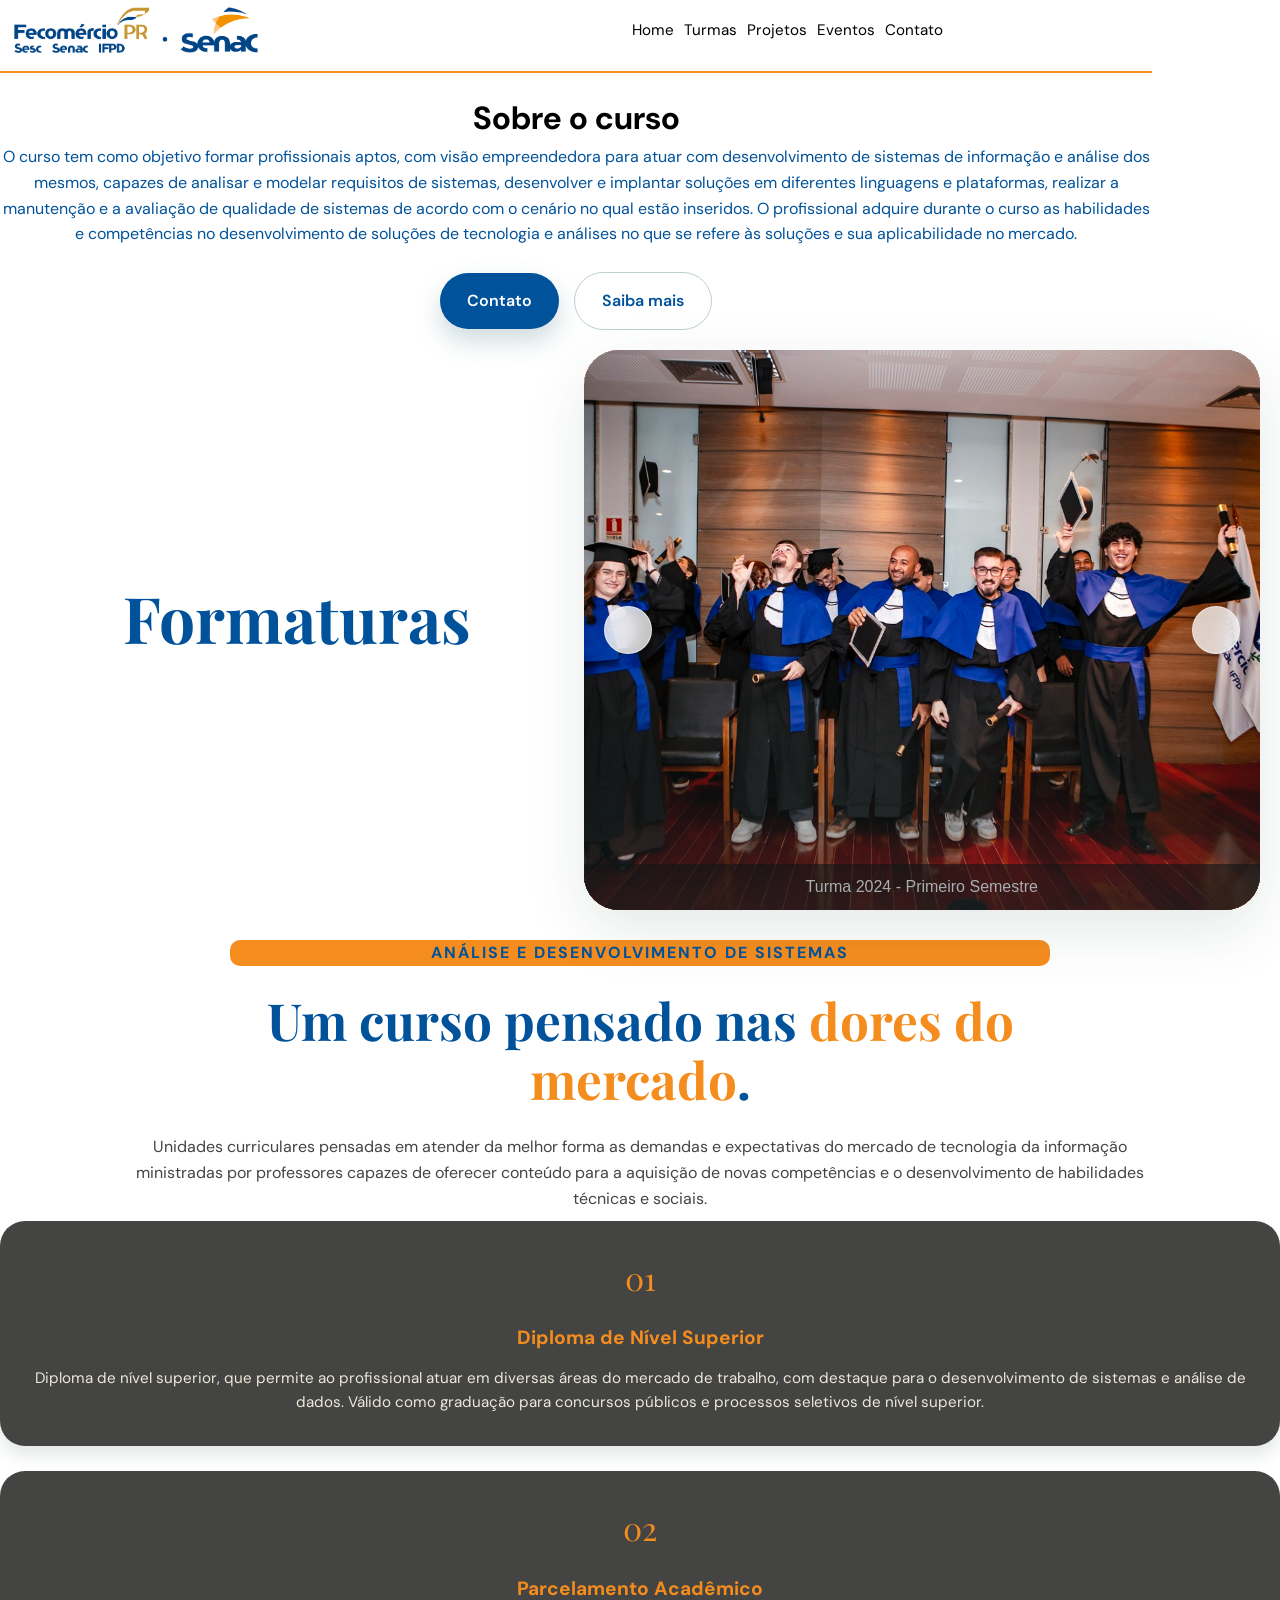
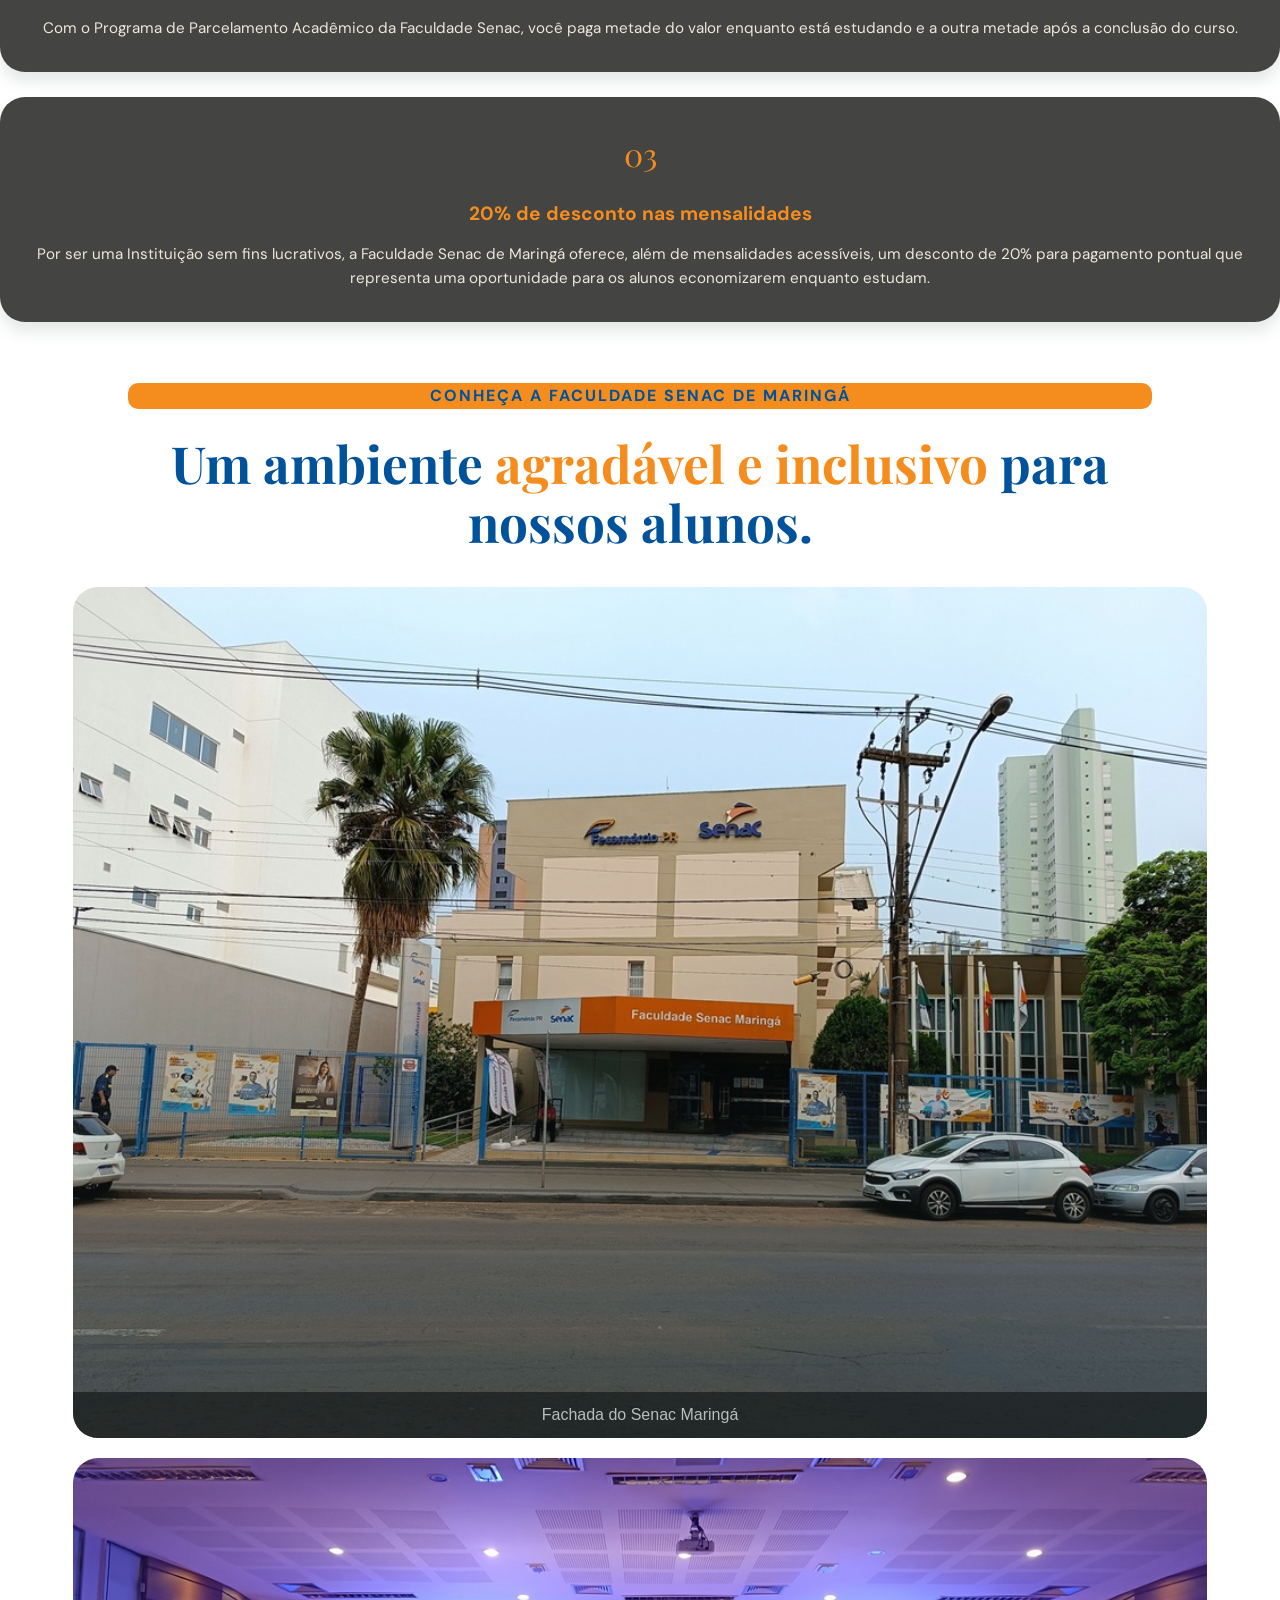
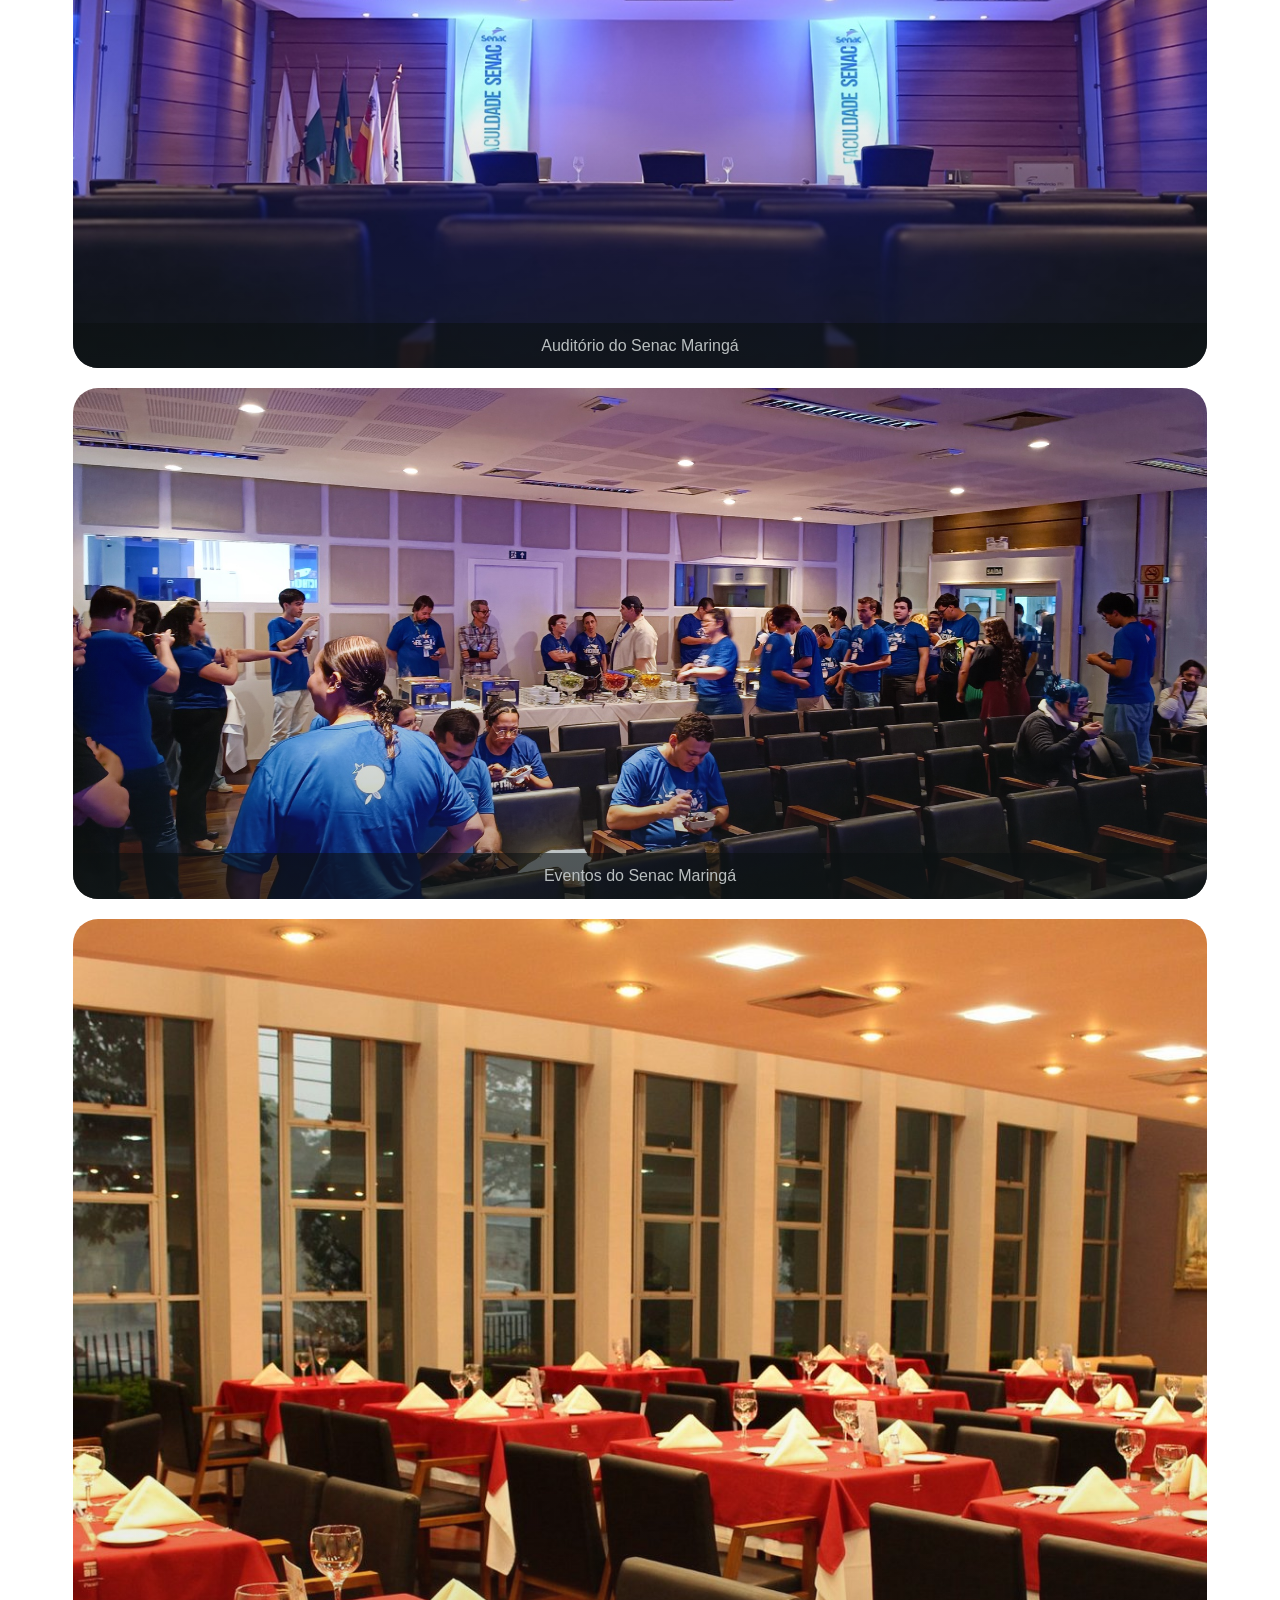
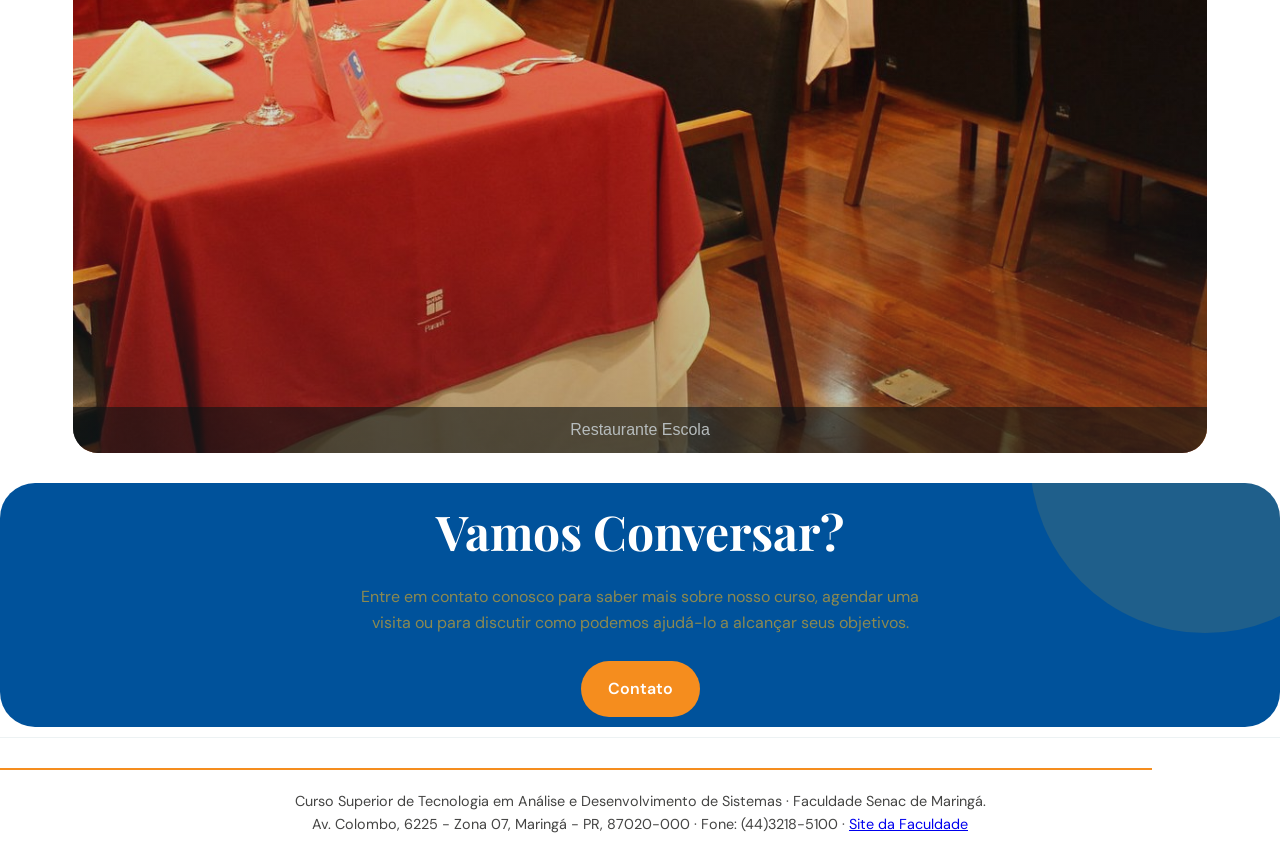
==== commit 931a72bc: "Add files via upload" ====
--- a/index.html
+++ b/index.html
@@ -24,7 +24,7 @@
         <ul class="section-nav">
           <li><a href="index.html">Home</a></li>
           <li><a href="turmas.html">Turmas</a></li>
-          <li><a href="construcao.html">Projetos</a></li>
+          <li><a href="projetos.html">Projetos</a></li>
           <li><a href="eventos.html">Eventos</a></li>
           <li><a href="construcao.html">Contato</a></li>
         </ul>
--- a/estilo.css
+++ b/estilo.css
@@ -3,7 +3,7 @@
       --azul-escuro: #00529B;
       --laranja: #F58D1E;
       --fundo: "img/banner.png"
-      --creme: #F7F5EF;
+        --creme: #F7F5EF;
       --creme-escuro: #ECE8DA;
 
       --branco: #FFFFFF;
@@ -33,6 +33,11 @@
       height: 100%;
       margin: 0;
     }
+
+  p span{
+   color: var(--laranja); 
+   font-weight: bold;
+  }
 
     img {
       width: 100%;
@@ -441,8 +446,10 @@
       padding: 10px 0;
       margin: 0;
       display: flex;
-      justify-content: center; /* Centraliza na horizontal */
-      align-items: center;     /* Centraliza na vertical */
+      justify-content: center;
+      /* Centraliza na horizontal */
+      align-items: center;
+      /* Centraliza na vertical */
     }
 
     .gallery-grid {
@@ -452,8 +459,10 @@
       grid-template-rows:
         250px 250px;
       display: flex;
-      justify-content: center; /* Centraliza na horizontal */
-      align-items: center;     /* Centraliza na vertical */
+      justify-content: center;
+      /* Centraliza na horizontal */
+      align-items: center;
+      /* Centraliza na vertical */
       gap: 20px;
       margin: 0;
       padding: 10px;
@@ -463,13 +472,22 @@
       position: relative;
       overflow: hidden;
       display: flex;
-      justify-content: center; /* Centraliza na horizontal */
-      align-items: center;     /* Centraliza na vertical */
+      justify-content: center;
+      /* Centraliza na horizontal */
+      align-items: center;
+      /* Centraliza na vertical */
       border-radius: 25px;
       width: 90%;
       height: 100%;
       margin: 0;
       background: var(--creme-escuro);
+    }
+
+    .figura {
+      width: 20%;
+      margin: auto;
+      padding: 10px;
+      display: flex;
     }
 
     .gallery-item:first-child {
@@ -660,8 +678,15 @@
     p {
       text-align: center;
       font-size: 1rem;
-      font-weight: bold;
-      color: var(--azul);
+ 
+      color: var(--azul);
+    }
+
+    .p2{
+      text-align: center;
+      font-size: 1rem;
+
+      color: #000000;
     }
 
     form {
@@ -685,3 +710,16 @@
       font-family: sans-serif;
     }
 
+.conteudo-lado-a-lado {
+  display: flex;
+  align-items: center;
+  gap: 20px;
+  padding: 10px;
+}
+
+.conteudo-lado-a-lado img {
+  height: auto;
+  width: auto;
+  max-height: 300px;
+  max-width: 30%;
+}
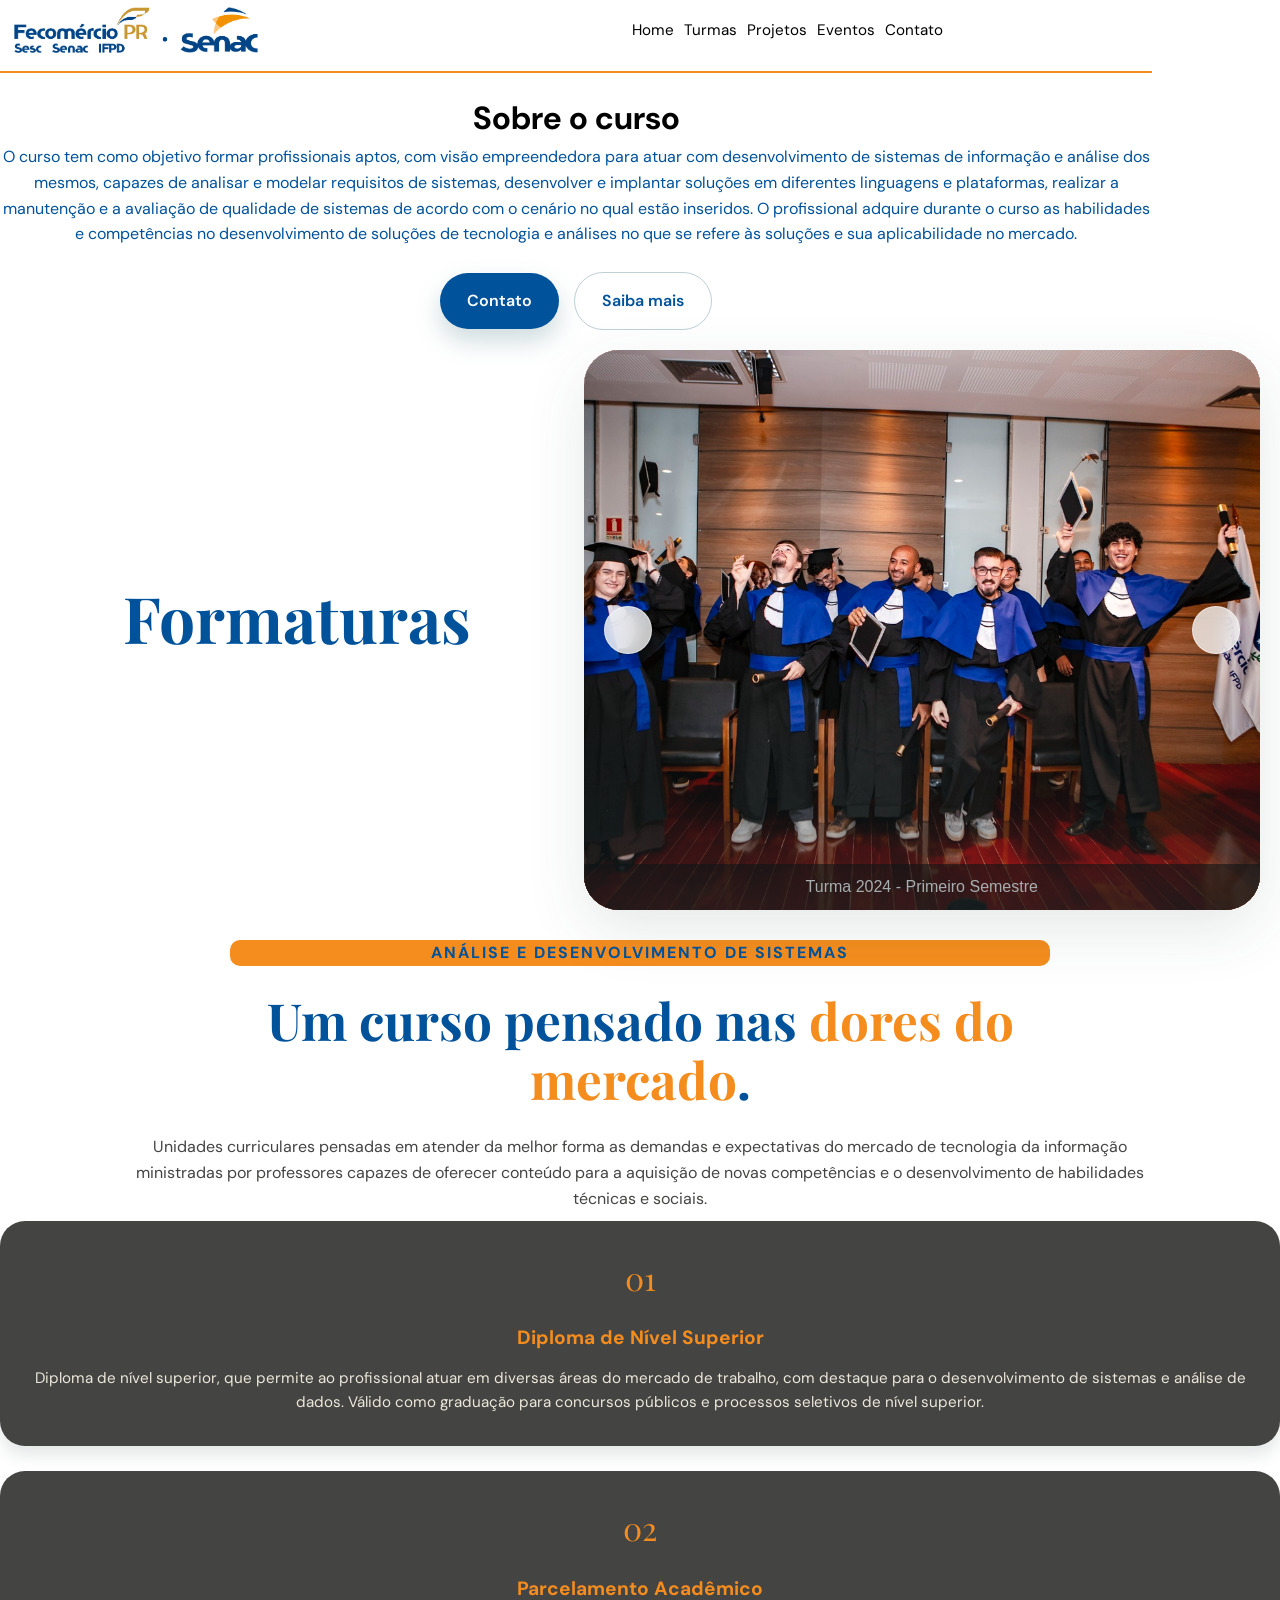
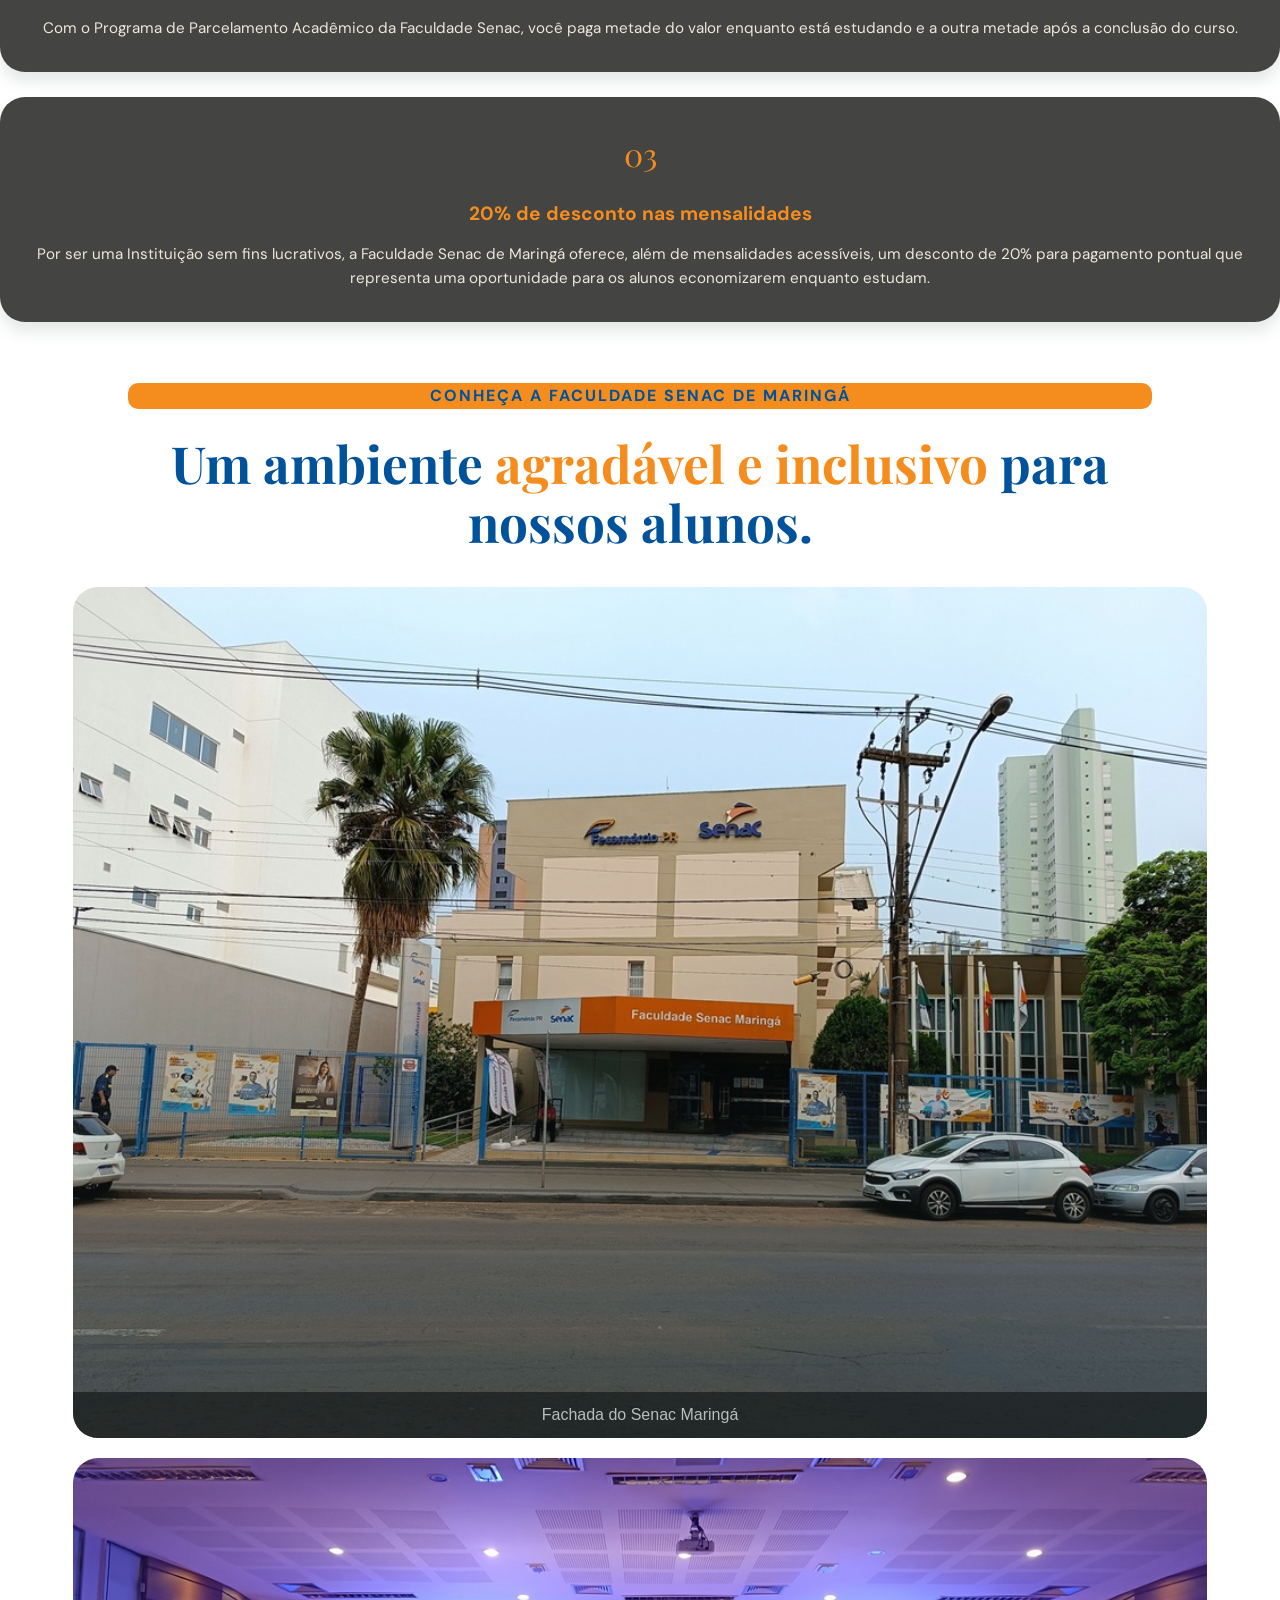
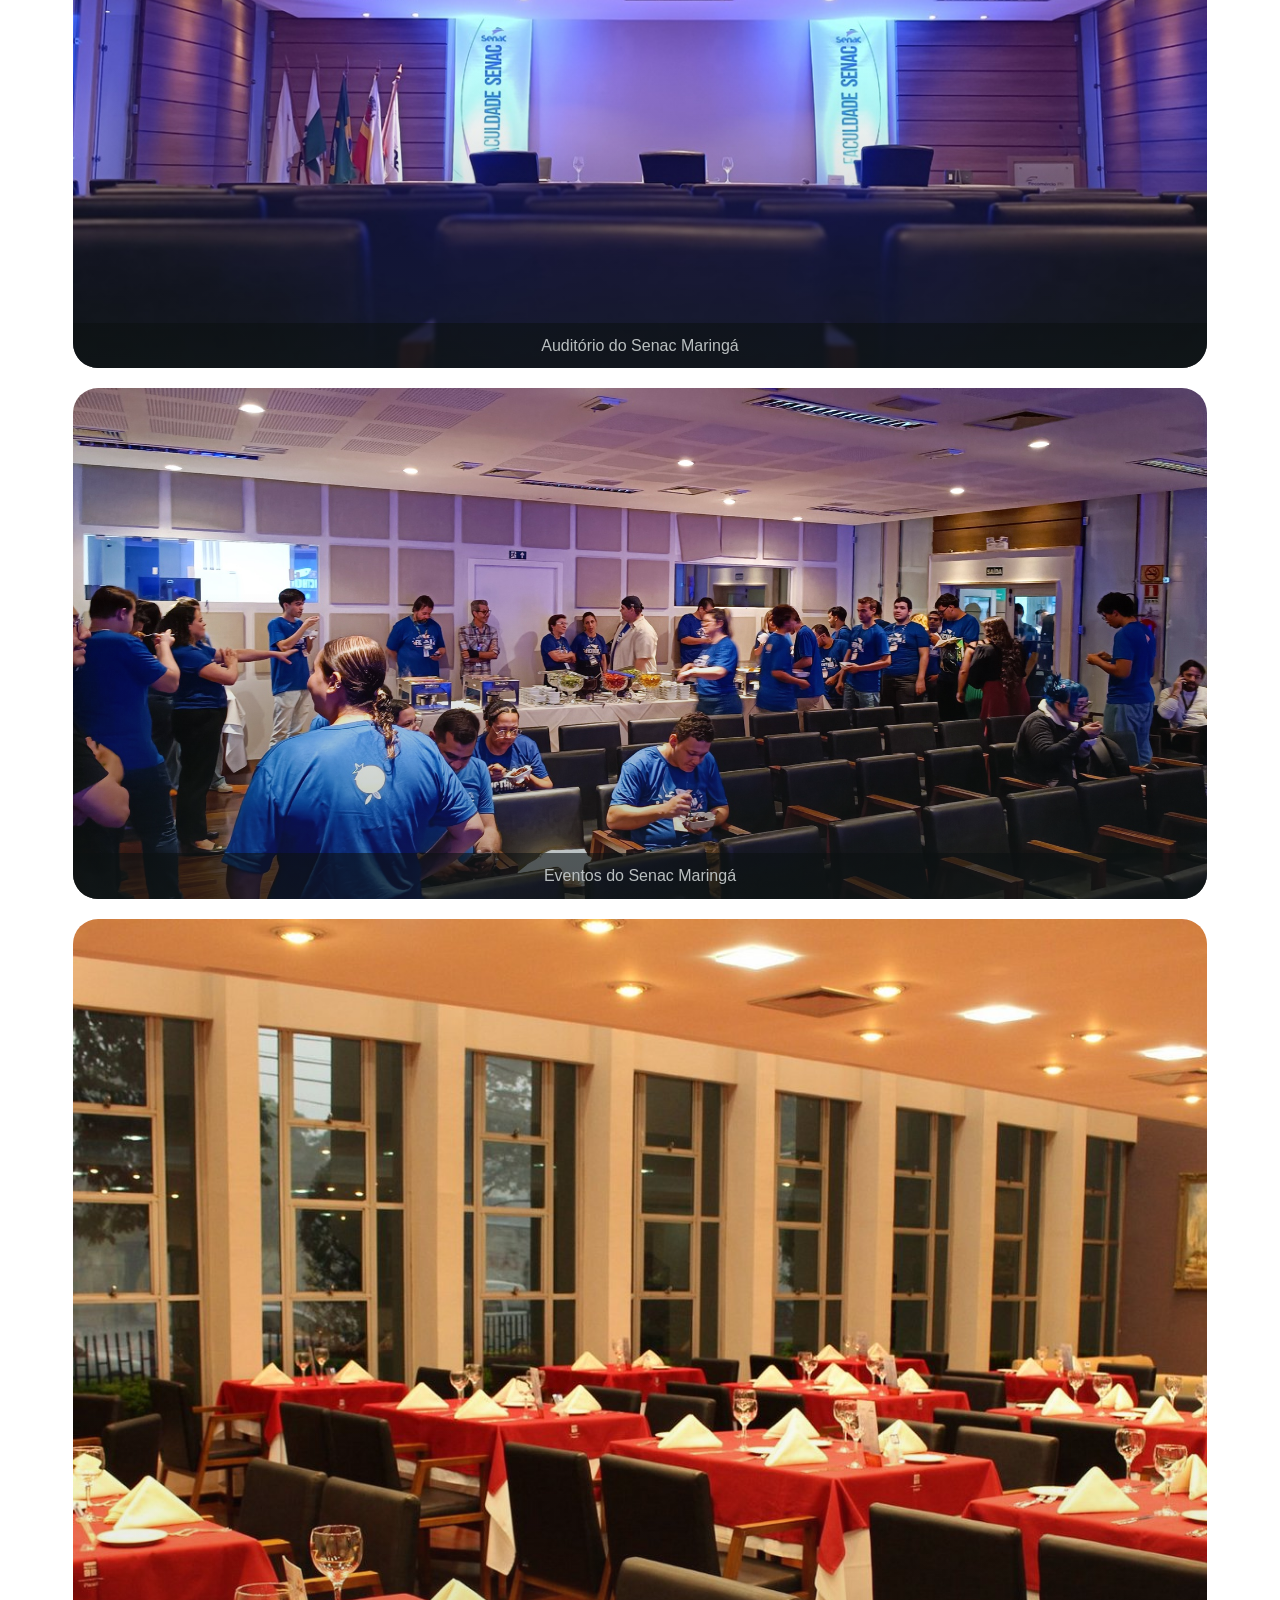
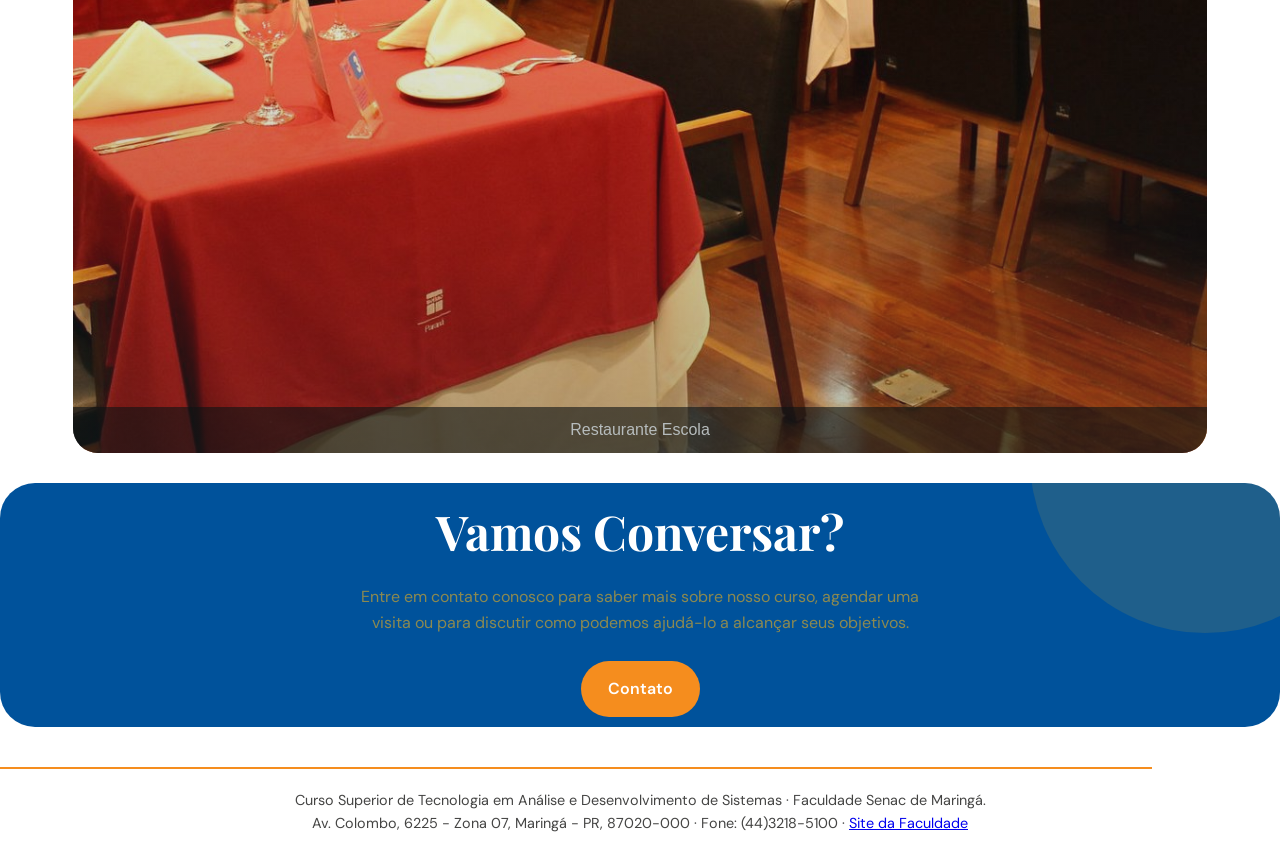
==== commit e7e74e68: "Atualização Versão beta completa do site." ====
--- a/index.html
+++ b/index.html
@@ -26,7 +26,7 @@
           <li><a href="turmas.html">Turmas</a></li>
           <li><a href="projetos.html">Projetos</a></li>
           <li><a href="eventos.html">Eventos</a></li>
-          <li><a href="construcao.html">Contato</a></li>
+          <li><a href="contato.html">Contato</a></li>
         </ul>
       </nav>
     </div>
--- a/estilo.css
+++ b/estilo.css
@@ -34,10 +34,10 @@
       margin: 0;
     }
 
-  p span{
-   color: var(--laranja); 
-   font-weight: bold;
-  }
+    p span {
+      color: var(--laranja);
+      font-weight: bold;
+    }
 
     img {
       width: 100%;
@@ -483,13 +483,6 @@
       background: var(--creme-escuro);
     }
 
-    .figura {
-      width: 20%;
-      margin: auto;
-      padding: 10px;
-      display: flex;
-    }
-
     .gallery-item:first-child {
       grid-row: span 2;
     }
@@ -566,7 +559,6 @@
 
     footer {
       padding: 10px 0;
-      border-top: 1px solid #40748118;
       color: var(--texto-claro);
       text-align: center;
       font-size: .9rem;
@@ -678,14 +670,12 @@
     p {
       text-align: center;
       font-size: 1rem;
- 
-      color: var(--azul);
-    }
-
-    .p2{
+      color: var(--azul);
+    }
+
+    .p2 {
       text-align: center;
       font-size: 1rem;
-
       color: #000000;
     }
 
@@ -710,16 +700,39 @@
       font-family: sans-serif;
     }
 
-.conteudo-lado-a-lado {
-  display: flex;
-  align-items: center;
-  gap: 20px;
-  padding: 10px;
+    .conteudo-lado-a-lado {
+      display: flex;
+      align-items: center;
+      gap: 20px;
+      padding: 10px;
+    }
+
+    .conteudo-lado-a-lado img {
+      height: auto;
+      width: auto;
+      max-height: 300px;
+      max-width: 30%;
+    }
+
+    .figura {
+      width: 20%;
+      margin: auto;
+      padding: 10px;
+      display: flex;
+    }
+
+    .form{
+    width: 90%; 
+    height: 100%;
+    margin: 0 auto;
+    font-size: 1.5rem;
+    font-weight: bold;
+    color: var(--azul);
 }
-
-.conteudo-lado-a-lado img {
-  height: auto;
-  width: auto;
-  max-height: 300px;
-  max-width: 30%;
+input {
+  width: 100%;
+}
+
+textarea {
+  width: 100%;
 }
